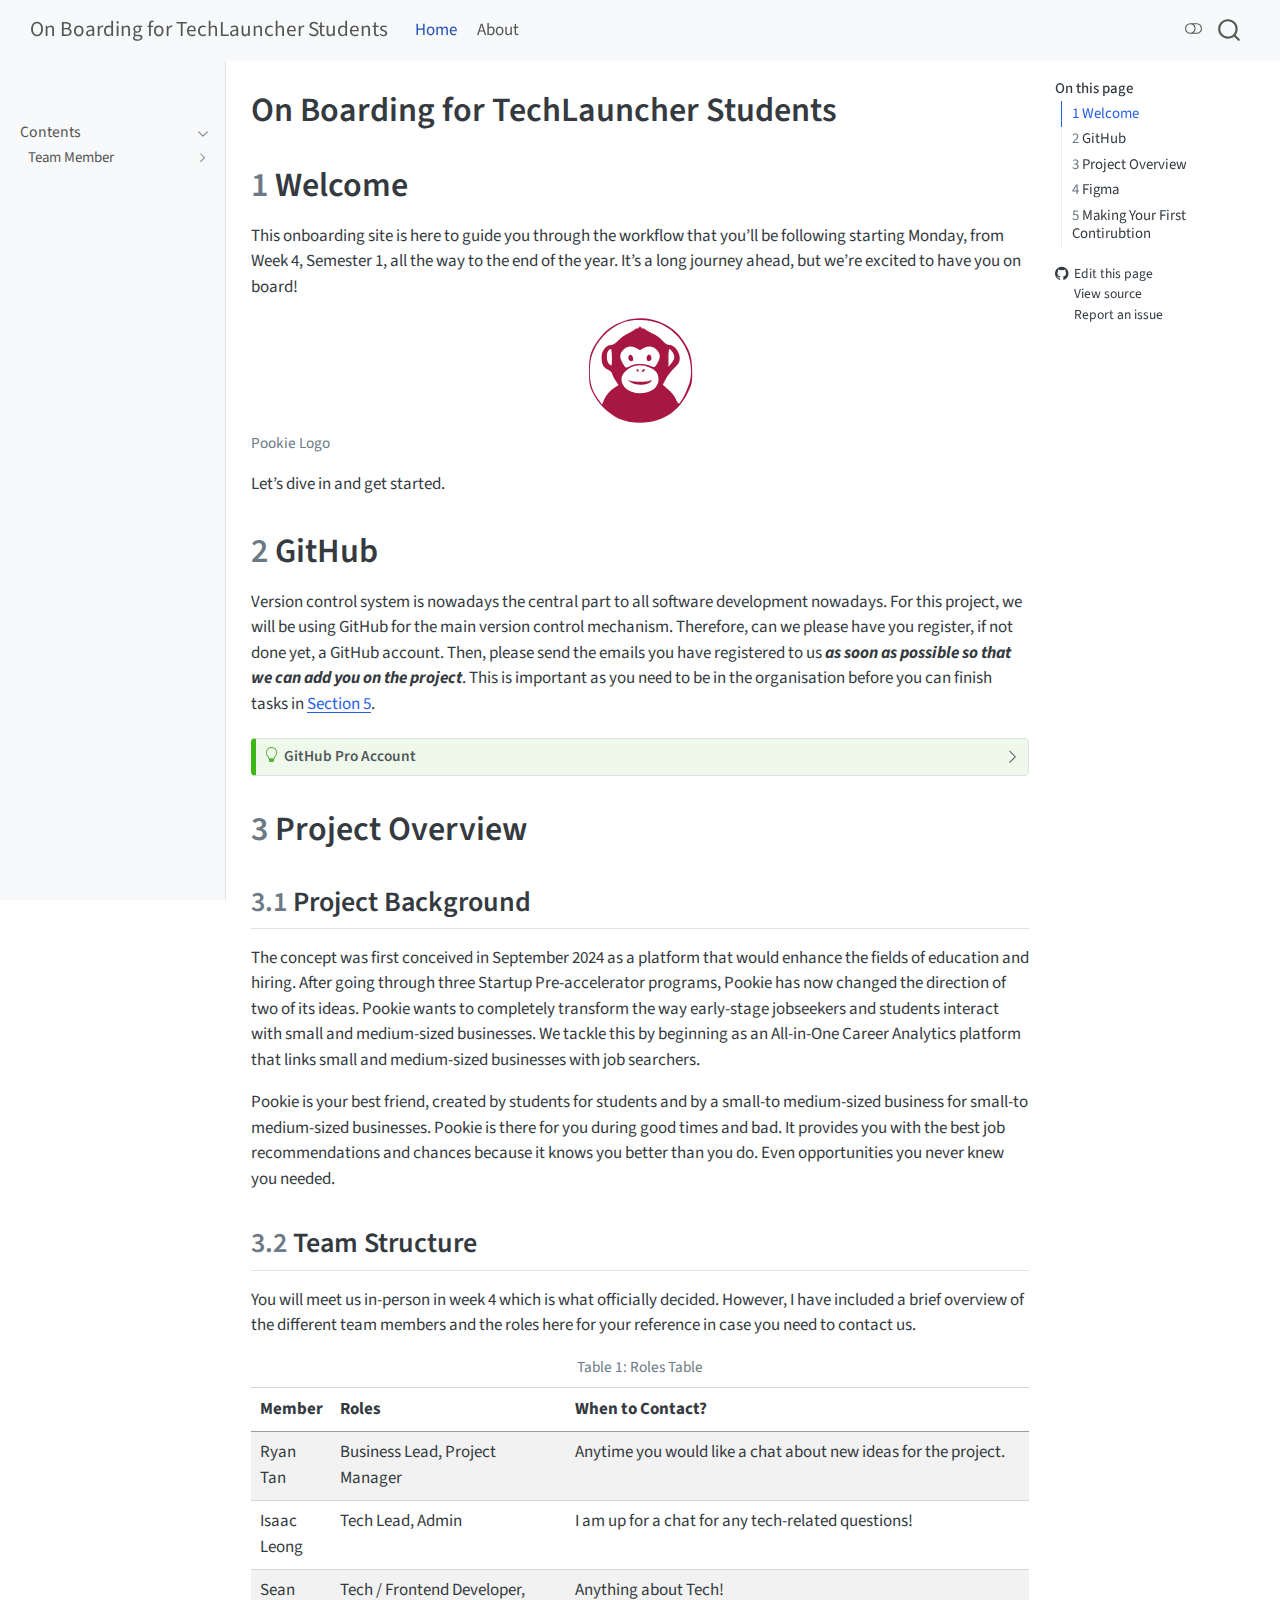
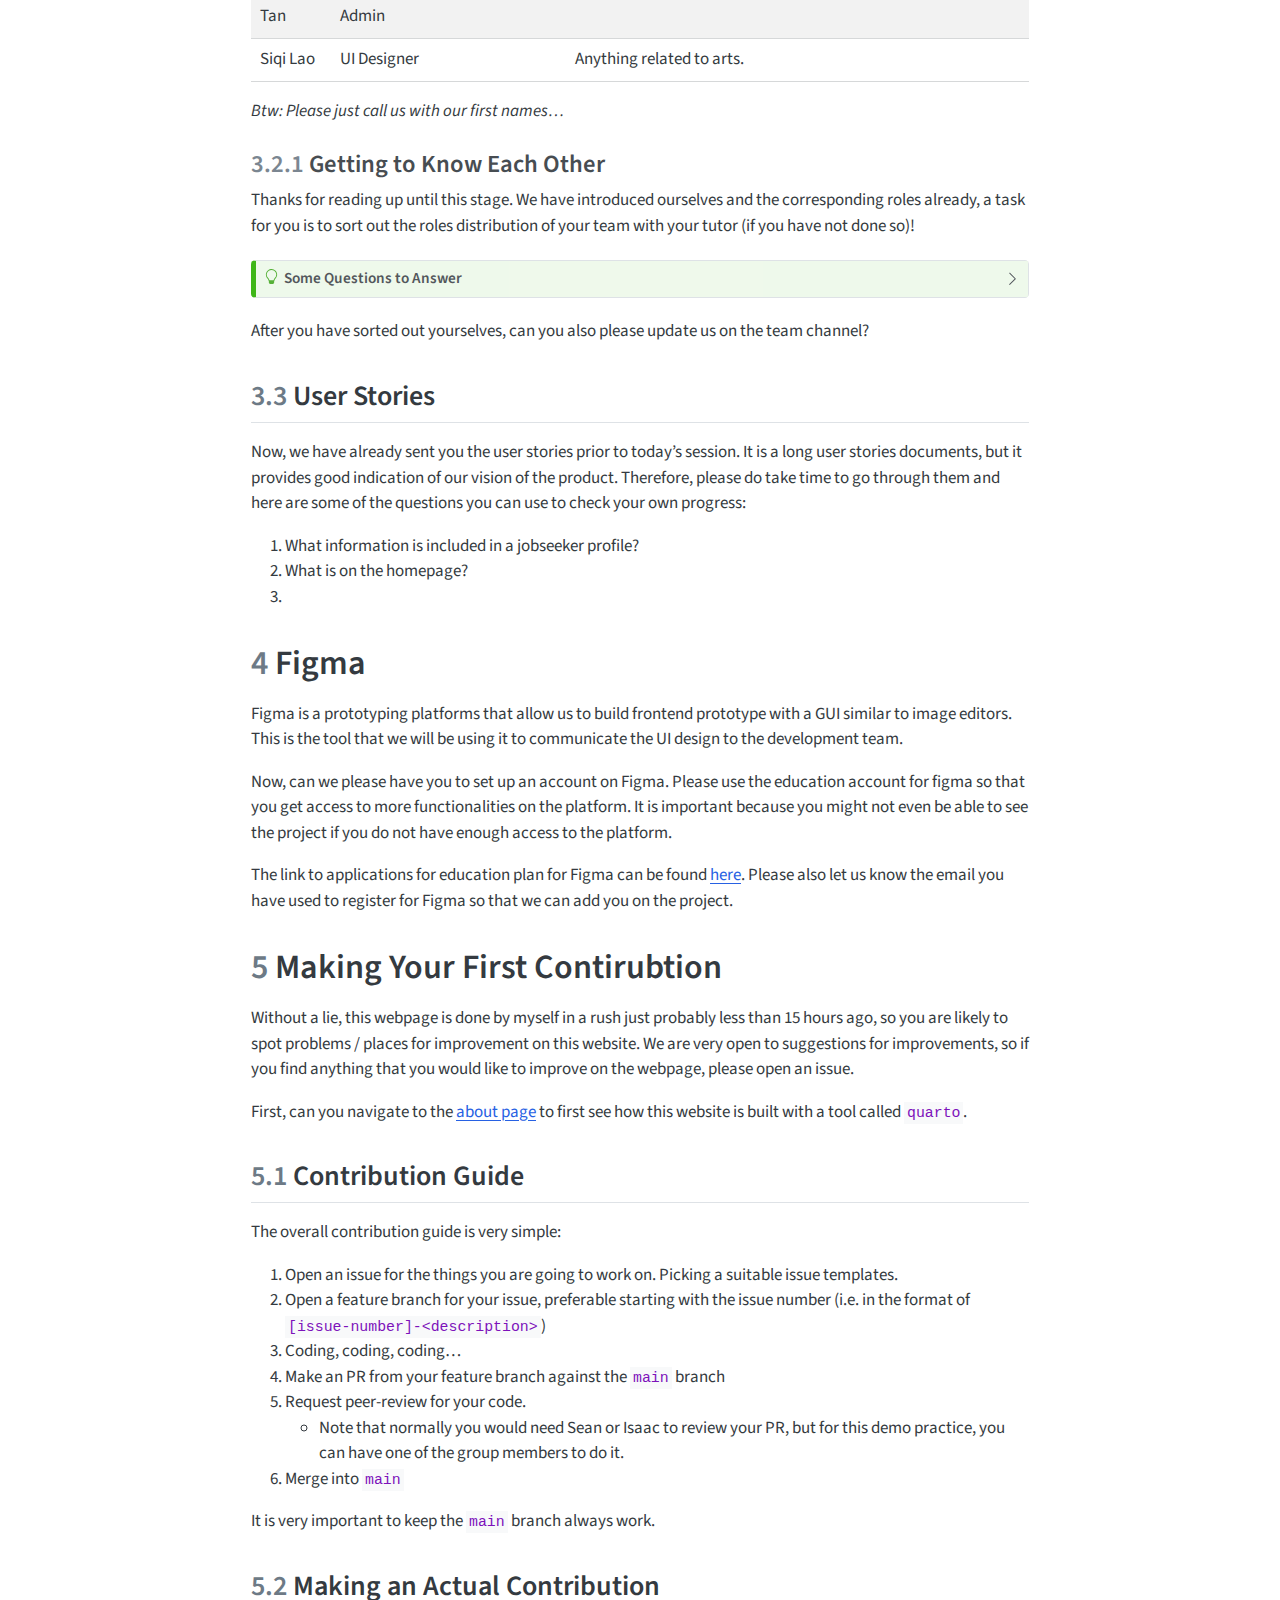
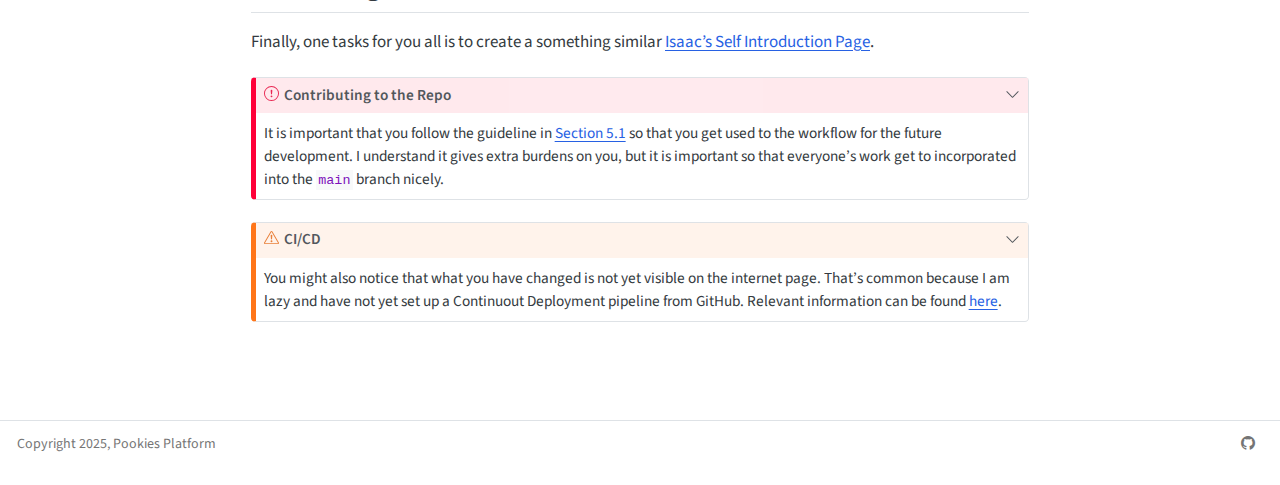
==== index.html @ d964e917 "Built site for gh-pages" ====
<!DOCTYPE html>
<html xmlns="http://www.w3.org/1999/xhtml" lang="en" xml:lang="en"><head>

<meta charset="utf-8">
<meta name="generator" content="quarto-1.6.40">

<meta name="viewport" content="width=device-width, initial-scale=1.0, user-scalable=yes">


<title>On Boarding for TechLauncher Students</title>
<style>
code{white-space: pre-wrap;}
span.smallcaps{font-variant: small-caps;}
div.columns{display: flex; gap: min(4vw, 1.5em);}
div.column{flex: auto; overflow-x: auto;}
div.hanging-indent{margin-left: 1.5em; text-indent: -1.5em;}
ul.task-list{list-style: none;}
ul.task-list li input[type="checkbox"] {
  width: 0.8em;
  margin: 0 0.8em 0.2em -1em; /* quarto-specific, see https://github.com/quarto-dev/quarto-cli/issues/4556 */ 
  vertical-align: middle;
}
</style>


<script src="site_libs/quarto-nav/quarto-nav.js"></script>
<script src="site_libs/quarto-nav/headroom.min.js"></script>
<script src="site_libs/clipboard/clipboard.min.js"></script>
<script src="site_libs/quarto-search/autocomplete.umd.js"></script>
<script src="site_libs/quarto-search/fuse.min.js"></script>
<script src="site_libs/quarto-search/quarto-search.js"></script>
<meta name="quarto:offset" content="./">
<script src="site_libs/quarto-html/quarto.js"></script>
<script src="site_libs/quarto-html/popper.min.js"></script>
<script src="site_libs/quarto-html/tippy.umd.min.js"></script>
<script src="site_libs/quarto-html/anchor.min.js"></script>
<link href="site_libs/quarto-html/tippy.css" rel="stylesheet">
<link href="site_libs/quarto-html/quarto-syntax-highlighting-549806ee2085284f45b00abea8c6df48.css" rel="stylesheet" class="quarto-color-scheme" id="quarto-text-highlighting-styles">
<link href="site_libs/quarto-html/quarto-syntax-highlighting-dark-8ea72dc5fed832574809a9c94082fbbb.css" rel="prefetch" class="quarto-color-scheme quarto-color-alternate" id="quarto-text-highlighting-styles">
<script src="site_libs/bootstrap/bootstrap.min.js"></script>
<link href="site_libs/bootstrap/bootstrap-icons.css" rel="stylesheet">
<link href="site_libs/bootstrap/bootstrap-1a941ba53de54fd32606c4de22292d93.min.css" rel="stylesheet" append-hash="true" class="quarto-color-scheme" id="quarto-bootstrap" data-mode="light">
<link href="site_libs/bootstrap/bootstrap-dark-3fc50e4ca44fed7f1d71d0ae0ac72807.min.css" rel="prefetch" append-hash="true" class="quarto-color-scheme quarto-color-alternate" id="quarto-bootstrap" data-mode="dark">
<script id="quarto-search-options" type="application/json">{
  "location": "navbar",
  "copy-button": false,
  "collapse-after": 3,
  "panel-placement": "end",
  "type": "overlay",
  "limit": 50,
  "keyboard-shortcut": [
    "f",
    "/",
    "s"
  ],
  "show-item-context": false,
  "language": {
    "search-no-results-text": "No results",
    "search-matching-documents-text": "matching documents",
    "search-copy-link-title": "Copy link to search",
    "search-hide-matches-text": "Hide additional matches",
    "search-more-match-text": "more match in this document",
    "search-more-matches-text": "more matches in this document",
    "search-clear-button-title": "Clear",
    "search-text-placeholder": "",
    "search-detached-cancel-button-title": "Cancel",
    "search-submit-button-title": "Submit",
    "search-label": "Search"
  }
}</script>
<style>html{ scroll-behavior: smooth; }</style>


<link rel="stylesheet" href="styles.css">
</head>

<body class="nav-sidebar docked nav-fixed">

<div id="quarto-search-results"></div>
  <header id="quarto-header" class="headroom fixed-top">
    <nav class="navbar navbar-expand-lg " data-bs-theme="dark">
      <div class="navbar-container container-fluid">
      <div class="navbar-brand-container mx-auto">
    <a class="navbar-brand" href="./index.html">
    <span class="navbar-title">On Boarding for TechLauncher Students</span>
    </a>
  </div>
            <div id="quarto-search" class="" title="Search"></div>
          <button class="navbar-toggler" type="button" data-bs-toggle="collapse" data-bs-target="#navbarCollapse" aria-controls="navbarCollapse" role="menu" aria-expanded="false" aria-label="Toggle navigation" onclick="if (window.quartoToggleHeadroom) { window.quartoToggleHeadroom(); }">
  <span class="navbar-toggler-icon"></span>
</button>
          <div class="collapse navbar-collapse" id="navbarCollapse">
            <ul class="navbar-nav navbar-nav-scroll me-auto">
  <li class="nav-item">
    <a class="nav-link active" href="./index.html" aria-current="page"> 
<span class="menu-text">Home</span></a>
  </li>  
  <li class="nav-item">
    <a class="nav-link" href="./about.html"> 
<span class="menu-text">About</span></a>
  </li>  
</ul>
          </div> <!-- /navcollapse -->
            <div class="quarto-navbar-tools">
  <a href="" class="quarto-color-scheme-toggle quarto-navigation-tool  px-1" onclick="window.quartoToggleColorScheme(); return false;" title="Toggle dark mode"><i class="bi"></i></a>
</div>
      </div> <!-- /container-fluid -->
    </nav>
  <nav class="quarto-secondary-nav">
    <div class="container-fluid d-flex">
      <button type="button" class="quarto-btn-toggle btn" data-bs-toggle="collapse" role="button" data-bs-target=".quarto-sidebar-collapse-item" aria-controls="quarto-sidebar" aria-expanded="false" aria-label="Toggle sidebar navigation" onclick="if (window.quartoToggleHeadroom) { window.quartoToggleHeadroom(); }">
        <i class="bi bi-layout-text-sidebar-reverse"></i>
      </button>
        <nav class="quarto-page-breadcrumbs" aria-label="breadcrumb"><ol class="breadcrumb"><li class="breadcrumb-item">On Boarding for TechLauncher Students</li></ol></nav>
        <a class="flex-grow-1" role="navigation" data-bs-toggle="collapse" data-bs-target=".quarto-sidebar-collapse-item" aria-controls="quarto-sidebar" aria-expanded="false" aria-label="Toggle sidebar navigation" onclick="if (window.quartoToggleHeadroom) { window.quartoToggleHeadroom(); }">      
        </a>
      <button type="button" class="btn quarto-search-button" aria-label="Search" onclick="window.quartoOpenSearch();">
        <i class="bi bi-search"></i>
      </button>
    </div>
  </nav>
</header>
<!-- content -->
<div id="quarto-content" class="quarto-container page-columns page-rows-contents page-layout-article page-navbar">
<!-- sidebar -->
  <nav id="quarto-sidebar" class="sidebar collapse collapse-horizontal quarto-sidebar-collapse-item sidebar-navigation docked overflow-auto">
        <div class="mt-2 flex-shrink-0 align-items-center">
        <div class="sidebar-search">
        <div id="quarto-search" class="" title="Search"></div>
        </div>
        </div>
    <div class="sidebar-menu-container"> 
    <ul class="list-unstyled mt-1">
        <li class="sidebar-item sidebar-item-section">
      <div class="sidebar-item-container"> 
            <a class="sidebar-item-text sidebar-link text-start" data-bs-toggle="collapse" data-bs-target="#quarto-sidebar-section-1" role="navigation" aria-expanded="true">
 <span class="menu-text">Contents</span></a>
          <a class="sidebar-item-toggle text-start" data-bs-toggle="collapse" data-bs-target="#quarto-sidebar-section-1" role="navigation" aria-expanded="true" aria-label="Toggle section">
            <i class="bi bi-chevron-right ms-2"></i>
          </a> 
      </div>
      <ul id="quarto-sidebar-section-1" class="collapse list-unstyled sidebar-section depth1 show">  
          <li class="sidebar-item sidebar-item-section">
      <div class="sidebar-item-container"> 
            <a class="sidebar-item-text sidebar-link text-start collapsed" data-bs-toggle="collapse" data-bs-target="#quarto-sidebar-section-2" role="navigation" aria-expanded="false">
 <span class="menu-text">Team Member</span></a>
          <a class="sidebar-item-toggle text-start collapsed" data-bs-toggle="collapse" data-bs-target="#quarto-sidebar-section-2" role="navigation" aria-expanded="false" aria-label="Toggle section">
            <i class="bi bi-chevron-right ms-2"></i>
          </a> 
      </div>
      <ul id="quarto-sidebar-section-2" class="collapse list-unstyled sidebar-section depth2 ">  
          <li class="sidebar-item">
  <div class="sidebar-item-container"> 
  <a href="./contents/team-member/issac-leong.html" class="sidebar-item-text sidebar-link">
 <span class="menu-text">A bit About Me - Isaac Leong</span></a>
  </div>
</li>
      </ul>
  </li>
      </ul>
  </li>
    </ul>
    </div>
</nav>
<div id="quarto-sidebar-glass" class="quarto-sidebar-collapse-item" data-bs-toggle="collapse" data-bs-target=".quarto-sidebar-collapse-item"></div>
<!-- margin-sidebar -->
    <div id="quarto-margin-sidebar" class="sidebar margin-sidebar">
        <nav id="TOC" role="doc-toc" class="toc-active">
    <h2 id="toc-title">On this page</h2>
   
  <ul>
  <li><a href="#sec-welcome" id="toc-sec-welcome" class="nav-link active" data-scroll-target="#sec-welcome"><span class="header-section-number">1</span> Welcome</a></li>
  <li><a href="#sec-github" id="toc-sec-github" class="nav-link" data-scroll-target="#sec-github"><span class="header-section-number">2</span> GitHub</a></li>
  <li><a href="#sec-project-overview" id="toc-sec-project-overview" class="nav-link" data-scroll-target="#sec-project-overview"><span class="header-section-number">3</span> Project Overview</a>
  <ul class="collapse">
  <li><a href="#project-background" id="toc-project-background" class="nav-link" data-scroll-target="#project-background"><span class="header-section-number">3.1</span> Project Background</a></li>
  <li><a href="#team-structure" id="toc-team-structure" class="nav-link" data-scroll-target="#team-structure"><span class="header-section-number">3.2</span> Team Structure</a>
  <ul class="collapse">
  <li><a href="#getting-to-know-each-other" id="toc-getting-to-know-each-other" class="nav-link" data-scroll-target="#getting-to-know-each-other"><span class="header-section-number">3.2.1</span> Getting to Know Each Other</a></li>
  </ul></li>
  <li><a href="#user-stories" id="toc-user-stories" class="nav-link" data-scroll-target="#user-stories"><span class="header-section-number">3.3</span> User Stories</a></li>
  </ul></li>
  <li><a href="#sec-figma" id="toc-sec-figma" class="nav-link" data-scroll-target="#sec-figma"><span class="header-section-number">4</span> Figma</a></li>
  <li><a href="#sec-first-contrib" id="toc-sec-first-contrib" class="nav-link" data-scroll-target="#sec-first-contrib"><span class="header-section-number">5</span> Making Your First Contirubtion</a>
  <ul class="collapse">
  <li><a href="#sec-contrib-guide" id="toc-sec-contrib-guide" class="nav-link" data-scroll-target="#sec-contrib-guide"><span class="header-section-number">5.1</span> Contribution Guide</a></li>
  <li><a href="#making-an-actual-contribution" id="toc-making-an-actual-contribution" class="nav-link" data-scroll-target="#making-an-actual-contribution"><span class="header-section-number">5.2</span> Making an Actual Contribution</a></li>
  </ul></li>
  </ul>
<div class="toc-actions"><ul><li><a href="https://github.com/Isaac7777-cpu/comp3425-data-mining-notes/edit/master/on-boarding/index.qmd" class="toc-action"><i class="bi bi-github"></i>Edit this page</a></li><li><a href="https://github.com/Isaac7777-cpu/comp3425-data-mining-notes/blob/master/on-boarding/index.qmd" class="toc-action"><i class="bi empty"></i>View source</a></li><li><a href="https://github.com/Isaac7777-cpu/comp3425-data-mining-notes/issues/new" class="toc-action"><i class="bi empty"></i>Report an issue</a></li></ul></div></nav>
    </div>
<!-- main -->
<main class="content" id="quarto-document-content">

<header id="title-block-header" class="quarto-title-block default">
<div class="quarto-title">
<h1 class="title">On Boarding for TechLauncher Students</h1>
</div>



<div class="quarto-title-meta">

    
  
    
  </div>
  


</header>


<section id="sec-welcome" class="level1" data-number="1">
<h1 data-number="1"><span class="header-section-number">1</span> Welcome</h1>
<p>This onboarding site is here to guide you through the workflow that you’ll be following starting Monday, from Week 4, Semester 1, all the way to the end of the year. It’s a long journey ahead, but we’re excited to have you on board!</p>
<div class="quarto-figure quarto-figure-center">
<figure class="figure">
<p><img src="pookie-logo-default.svg" class="img-fluid figure-img"></p>
<figcaption>Pookie Logo</figcaption>
</figure>
</div>
<p>Let’s dive in and get started.</p>
</section>
<section id="sec-github" class="level1" data-number="2">
<h1 data-number="2"><span class="header-section-number">2</span> GitHub</h1>
<p>Version control system is nowadays the central part to all software development nowadays. For this project, we will be using GitHub for the main version control mechanism. Therefore, can we please have you register, if not done yet, a GitHub account. Then, please send the emails you have registered to us <strong><em>as soon as possible so that we can add you on the project</em></strong>. This is important as you need to be in the organisation before you can finish tasks in <a href="#sec-first-contrib" class="quarto-xref">Section&nbsp;5</a>.</p>
<div class="callout callout-style-default callout-tip callout-titled" title="GitHub Pro Account">
<div class="callout-header d-flex align-content-center" data-bs-toggle="collapse" data-bs-target=".callout-1-contents" aria-controls="callout-1" aria-expanded="false" aria-label="Toggle callout">
<div class="callout-icon-container">
<i class="callout-icon"></i>
</div>
<div class="callout-title-container flex-fill">
GitHub Pro Account
</div>
<div class="callout-btn-toggle d-inline-block border-0 py-1 ps-1 pe-0 float-end"><i class="callout-toggle"></i></div>
</div>
<div id="callout-1" class="callout-1-contents callout-collapse collapse">
<div class="callout-body-container callout-body">
<p>As an ANU student you are legible for getting a GitHub Pro account, make sure you get that benefits and don’t fall in the trap of opening another account (which I did). You can use your existing account to get the benefits.</p>
</div>
</div>
</div>
</section>
<section id="sec-project-overview" class="level1" data-number="3">
<h1 data-number="3"><span class="header-section-number">3</span> Project Overview</h1>
<section id="project-background" class="level2" data-number="3.1">
<h2 data-number="3.1" class="anchored" data-anchor-id="project-background"><span class="header-section-number">3.1</span> Project Background</h2>
<p>The concept was first conceived in September 2024 as a platform that would enhance the fields of education and hiring. After going through three Startup Pre-accelerator programs, Pookie has now changed the direction of two of its ideas. Pookie wants to completely transform the way early-stage jobseekers and students interact with small and medium-sized businesses. We tackle this by beginning as an All-in-One Career Analytics platform that links small and medium-sized businesses with job searchers.</p>
<p>Pookie is your best friend, created by students for students and by a small-to medium-sized business for small-to medium-sized businesses. Pookie is there for you during good times and bad. It provides you with the best job recommendations and chances because it knows you better than you do. Even opportunities you never knew you needed.</p>
</section>
<section id="team-structure" class="level2" data-number="3.2">
<h2 data-number="3.2" class="anchored" data-anchor-id="team-structure"><span class="header-section-number">3.2</span> Team Structure</h2>
<p>You will meet us in-person in week 4 which is what officially decided. However, I have included a brief overview of the different team members and the roles here for your reference in case you need to contact us.</p>
<div id="tbl-member-role" class="hover striped quarto-float quarto-figure quarto-figure-center anchored">
<figure class="quarto-float quarto-float-tbl figure">
<figcaption class="quarto-float-caption-top quarto-float-caption quarto-float-tbl" id="tbl-member-role-caption-0ceaefa1-69ba-4598-a22c-09a6ac19f8ca">
Table&nbsp;1: Roles Table
</figcaption>
<div aria-describedby="tbl-member-role-caption-0ceaefa1-69ba-4598-a22c-09a6ac19f8ca">
<table class="table-hover table-striped caption-top table">
<colgroup>
<col style="width: 10%">
<col style="width: 30%">
<col style="width: 59%">
</colgroup>
<thead>
<tr class="header">
<th style="text-align: left;">Member</th>
<th style="text-align: left;">Roles</th>
<th style="text-align: left;">When to Contact?</th>
</tr>
</thead>
<tbody>
<tr class="odd">
<td style="text-align: left;">Ryan Tan</td>
<td style="text-align: left;">Business Lead, Project Manager</td>
<td style="text-align: left;">Anytime you would like a chat about new ideas for the project.</td>
</tr>
<tr class="even">
<td style="text-align: left;">Isaac Leong</td>
<td style="text-align: left;">Tech Lead, Admin</td>
<td style="text-align: left;">I am up for a chat for any tech-related questions!</td>
</tr>
<tr class="odd">
<td style="text-align: left;">Sean Tan</td>
<td style="text-align: left;">Tech / Frontend Developer, Admin</td>
<td style="text-align: left;">Anything about Tech!</td>
</tr>
<tr class="even">
<td style="text-align: left;">Siqi Lao</td>
<td style="text-align: left;">UI Designer</td>
<td style="text-align: left;">Anything related to arts.</td>
</tr>
</tbody>
</table>
</div>
</figure>
</div>
<p><em>Btw: Please just call us with our first names…</em></p>
<section id="getting-to-know-each-other" class="level3" data-number="3.2.1">
<h3 data-number="3.2.1" class="anchored" data-anchor-id="getting-to-know-each-other"><span class="header-section-number">3.2.1</span> Getting to Know Each Other</h3>
<p>Thanks for reading up until this stage. We have introduced ourselves and the corresponding roles already, a task for you is to sort out the roles distribution of your team with your tutor (if you have not done so)!</p>
<div class="callout callout-style-default callout-tip callout-titled" title="Some Questions to Answer">
<div class="callout-header d-flex align-content-center" data-bs-toggle="collapse" data-bs-target=".callout-2-contents" aria-controls="callout-2" aria-expanded="false" aria-label="Toggle callout">
<div class="callout-icon-container">
<i class="callout-icon"></i>
</div>
<div class="callout-title-container flex-fill">
Some Questions to Answer
</div>
<div class="callout-btn-toggle d-inline-block border-0 py-1 ps-1 pe-0 float-end"><i class="callout-toggle"></i></div>
</div>
<div id="callout-2" class="callout-2-contents callout-collapse collapse">
<div class="callout-body-container callout-body">
<ul>
<li>Is there a fixed role for everyone?</li>
<li>Or would the roles be changing throughout the year?</li>
<li>Any strong preference for a particular role?</li>
<li>What are you good at / know of in terms of web dev?</li>
</ul>
</div>
</div>
</div>
<p>After you have sorted out yourselves, can you also please update us on the team channel?</p>
</section>
</section>
<section id="user-stories" class="level2" data-number="3.3">
<h2 data-number="3.3" class="anchored" data-anchor-id="user-stories"><span class="header-section-number">3.3</span> User Stories</h2>
<p>Now, we have already sent you the user stories prior to today’s session. It is a long user stories documents, but it provides good indication of our vision of the product. Therefore, please do take time to go through them and here are some of the questions you can use to check your own progress:</p>
<ol type="1">
<li>What information is included in a jobseeker profile?</li>
<li>What is on the homepage?</li>
<li></li>
</ol>
</section>
</section>
<section id="sec-figma" class="level1" data-number="4">
<h1 data-number="4"><span class="header-section-number">4</span> Figma</h1>
<p>Figma is a prototyping platforms that allow us to build frontend prototype with a GUI similar to image editors. This is the tool that we will be using it to communicate the UI design to the development team.</p>
<p>Now, can we please have you to set up an account on Figma. Please use the education account for figma so that you get access to more functionalities on the platform. It is important because you might not even be able to see the project if you do not have enough access to the platform.</p>
<p>The link to applications for education plan for Figma can be found <a href="https://www.figma.com/education/">here</a>. Please also let us know the email you have used to register for Figma so that we can add you on the project.</p>
</section>
<section id="sec-first-contrib" class="level1" data-number="5">
<h1 data-number="5"><span class="header-section-number">5</span> Making Your First Contirubtion</h1>
<p>Without a lie, this webpage is done by myself in a rush just probably less than 15 hours ago, so you are likely to spot problems / places for improvement on this website. We are very open to suggestions for improvements, so if you find anything that you would like to improve on the webpage, please open an issue.</p>
<p>First, can you navigate to the <a href="./about.html">about page</a> to first see how this website is built with a tool called <code>quarto</code>.</p>
<section id="sec-contrib-guide" class="level2" data-number="5.1">
<h2 data-number="5.1" class="anchored" data-anchor-id="sec-contrib-guide"><span class="header-section-number">5.1</span> Contribution Guide</h2>
<p>The overall contribution guide is very simple:</p>
<ol type="1">
<li>Open an issue for the things you are going to work on. Picking a suitable issue templates.</li>
<li>Open a feature branch for your issue, preferable starting with the issue number (i.e.&nbsp;in the format of <code>[issue-number]-&lt;description&gt;</code>)</li>
<li>Coding, coding, coding…</li>
<li>Make an PR from your feature branch against the <code>main</code> branch</li>
<li>Request peer-review for your code.
<ul>
<li>Note that normally you would need Sean or Isaac to review your PR, but for this demo practice, you can have one of the group members to do it.</li>
</ul></li>
<li>Merge into <code>main</code></li>
</ol>
<p>It is very important to keep the <code>main</code> branch always work.</p>
</section>
<section id="making-an-actual-contribution" class="level2" data-number="5.2">
<h2 data-number="5.2" class="anchored" data-anchor-id="making-an-actual-contribution"><span class="header-section-number">5.2</span> Making an Actual Contribution</h2>
<p>Finally, one tasks for you all is to create a something similar <a href="./contents/team-member/issac-leong.html">Isaac’s Self Introduction Page</a>.</p>
<div class="callout callout-style-default callout-important callout-titled" title="Contributing to the Repo">
<div class="callout-header d-flex align-content-center" data-bs-toggle="collapse" data-bs-target=".callout-3-contents" aria-controls="callout-3" aria-expanded="true" aria-label="Toggle callout">
<div class="callout-icon-container">
<i class="callout-icon"></i>
</div>
<div class="callout-title-container flex-fill">
Contributing to the Repo
</div>
<div class="callout-btn-toggle d-inline-block border-0 py-1 ps-1 pe-0 float-end"><i class="callout-toggle"></i></div>
</div>
<div id="callout-3" class="callout-3-contents callout-collapse collapse show">
<div class="callout-body-container callout-body">
<p>It is important that you follow the guideline in <a href="#sec-contrib-guide" class="quarto-xref">Section&nbsp;5.1</a> so that you get used to the workflow for the future development. I understand it gives extra burdens on you, but it is important so that everyone’s work get to incorporated into the <code>main</code> branch nicely.</p>
</div>
</div>
</div>
<div class="callout callout-style-default callout-warning callout-titled" title="CI/CD">
<div class="callout-header d-flex align-content-center" data-bs-toggle="collapse" data-bs-target=".callout-4-contents" aria-controls="callout-4" aria-expanded="true" aria-label="Toggle callout">
<div class="callout-icon-container">
<i class="callout-icon"></i>
</div>
<div class="callout-title-container flex-fill">
CI/CD
</div>
<div class="callout-btn-toggle d-inline-block border-0 py-1 ps-1 pe-0 float-end"><i class="callout-toggle"></i></div>
</div>
<div id="callout-4" class="callout-4-contents callout-collapse collapse show">
<div class="callout-body-container callout-body">
<p>You might also notice that what you have changed is not yet visible on the internet page. That’s common because I am lazy and have not yet set up a Continuout Deployment pipeline from GitHub. Relevant information can be found <a href="https://quarto.org/docs/websites/#workflow">here</a>.</p>
</div>
</div>
</div>


</section>
</section>

</main> <!-- /main -->
<script id="quarto-html-after-body" type="application/javascript">
window.document.addEventListener("DOMContentLoaded", function (event) {
  const toggleBodyColorMode = (bsSheetEl) => {
    const mode = bsSheetEl.getAttribute("data-mode");
    const bodyEl = window.document.querySelector("body");
    if (mode === "dark") {
      bodyEl.classList.add("quarto-dark");
      bodyEl.classList.remove("quarto-light");
    } else {
      bodyEl.classList.add("quarto-light");
      bodyEl.classList.remove("quarto-dark");
    }
  }
  const toggleBodyColorPrimary = () => {
    const bsSheetEl = window.document.querySelector("link#quarto-bootstrap");
    if (bsSheetEl) {
      toggleBodyColorMode(bsSheetEl);
    }
  }
  toggleBodyColorPrimary();  
  const disableStylesheet = (stylesheets) => {
    for (let i=0; i < stylesheets.length; i++) {
      const stylesheet = stylesheets[i];
      stylesheet.rel = 'prefetch';
    }
  }
  const enableStylesheet = (stylesheets) => {
    for (let i=0; i < stylesheets.length; i++) {
      const stylesheet = stylesheets[i];
      stylesheet.rel = 'stylesheet';
    }
  }
  const manageTransitions = (selector, allowTransitions) => {
    const els = window.document.querySelectorAll(selector);
    for (let i=0; i < els.length; i++) {
      const el = els[i];
      if (allowTransitions) {
        el.classList.remove('notransition');
      } else {
        el.classList.add('notransition');
      }
    }
  }
  const toggleGiscusIfUsed = (isAlternate, darkModeDefault) => {
    const baseTheme = document.querySelector('#giscus-base-theme')?.value ?? 'light';
    const alternateTheme = document.querySelector('#giscus-alt-theme')?.value ?? 'dark';
    let newTheme = '';
    if(darkModeDefault) {
      newTheme = isAlternate ? baseTheme : alternateTheme;
    } else {
      newTheme = isAlternate ? alternateTheme : baseTheme;
    }
    const changeGiscusTheme = () => {
      // From: https://github.com/giscus/giscus/issues/336
      const sendMessage = (message) => {
        const iframe = document.querySelector('iframe.giscus-frame');
        if (!iframe) return;
        iframe.contentWindow.postMessage({ giscus: message }, 'https://giscus.app');
      }
      sendMessage({
        setConfig: {
          theme: newTheme
        }
      });
    }
    const isGiscussLoaded = window.document.querySelector('iframe.giscus-frame') !== null;
    if (isGiscussLoaded) {
      changeGiscusTheme();
    }
  }
  const toggleColorMode = (alternate) => {
    // Switch the stylesheets
    const alternateStylesheets = window.document.querySelectorAll('link.quarto-color-scheme.quarto-color-alternate');
    manageTransitions('#quarto-margin-sidebar .nav-link', false);
    if (alternate) {
      enableStylesheet(alternateStylesheets);
      for (const sheetNode of alternateStylesheets) {
        if (sheetNode.id === "quarto-bootstrap") {
          toggleBodyColorMode(sheetNode);
        }
      }
    } else {
      disableStylesheet(alternateStylesheets);
      toggleBodyColorPrimary();
    }
    manageTransitions('#quarto-margin-sidebar .nav-link', true);
    // Switch the toggles
    const toggles = window.document.querySelectorAll('.quarto-color-scheme-toggle');
    for (let i=0; i < toggles.length; i++) {
      const toggle = toggles[i];
      if (toggle) {
        if (alternate) {
          toggle.classList.add("alternate");     
        } else {
          toggle.classList.remove("alternate");
        }
      }
    }
    // Hack to workaround the fact that safari doesn't
    // properly recolor the scrollbar when toggling (#1455)
    if (navigator.userAgent.indexOf('Safari') > 0 && navigator.userAgent.indexOf('Chrome') == -1) {
      manageTransitions("body", false);
      window.scrollTo(0, 1);
      setTimeout(() => {
        window.scrollTo(0, 0);
        manageTransitions("body", true);
      }, 40);  
    }
  }
  const isFileUrl = () => { 
    return window.location.protocol === 'file:';
  }
  const hasAlternateSentinel = () => {  
    let styleSentinel = getColorSchemeSentinel();
    if (styleSentinel !== null) {
      return styleSentinel === "alternate";
    } else {
      return false;
    }
  }
  const setStyleSentinel = (alternate) => {
    const value = alternate ? "alternate" : "default";
    if (!isFileUrl()) {
      window.localStorage.setItem("quarto-color-scheme", value);
    } else {
      localAlternateSentinel = value;
    }
  }
  const getColorSchemeSentinel = () => {
    if (!isFileUrl()) {
      const storageValue = window.localStorage.getItem("quarto-color-scheme");
      return storageValue != null ? storageValue : localAlternateSentinel;
    } else {
      return localAlternateSentinel;
    }
  }
  const darkModeDefault = false;
  let localAlternateSentinel = darkModeDefault ? 'alternate' : 'default';
  // Dark / light mode switch
  window.quartoToggleColorScheme = () => {
    // Read the current dark / light value 
    let toAlternate = !hasAlternateSentinel();
    toggleColorMode(toAlternate);
    setStyleSentinel(toAlternate);
    toggleGiscusIfUsed(toAlternate, darkModeDefault);
  };
  // Ensure there is a toggle, if there isn't float one in the top right
  if (window.document.querySelector('.quarto-color-scheme-toggle') === null) {
    const a = window.document.createElement('a');
    a.classList.add('top-right');
    a.classList.add('quarto-color-scheme-toggle');
    a.href = "";
    a.onclick = function() { try { window.quartoToggleColorScheme(); } catch {} return false; };
    const i = window.document.createElement("i");
    i.classList.add('bi');
    a.appendChild(i);
    window.document.body.appendChild(a);
  }
  // Switch to dark mode if need be
  if (hasAlternateSentinel()) {
    toggleColorMode(true);
  } else {
    toggleColorMode(false);
  }
  const icon = "";
  const anchorJS = new window.AnchorJS();
  anchorJS.options = {
    placement: 'right',
    icon: icon
  };
  anchorJS.add('.anchored');
  const isCodeAnnotation = (el) => {
    for (const clz of el.classList) {
      if (clz.startsWith('code-annotation-')) {                     
        return true;
      }
    }
    return false;
  }
  const onCopySuccess = function(e) {
    // button target
    const button = e.trigger;
    // don't keep focus
    button.blur();
    // flash "checked"
    button.classList.add('code-copy-button-checked');
    var currentTitle = button.getAttribute("title");
    button.setAttribute("title", "Copied!");
    let tooltip;
    if (window.bootstrap) {
      button.setAttribute("data-bs-toggle", "tooltip");
      button.setAttribute("data-bs-placement", "left");
      button.setAttribute("data-bs-title", "Copied!");
      tooltip = new bootstrap.Tooltip(button, 
        { trigger: "manual", 
          customClass: "code-copy-button-tooltip",
          offset: [0, -8]});
      tooltip.show();    
    }
    setTimeout(function() {
      if (tooltip) {
        tooltip.hide();
        button.removeAttribute("data-bs-title");
        button.removeAttribute("data-bs-toggle");
        button.removeAttribute("data-bs-placement");
      }
      button.setAttribute("title", currentTitle);
      button.classList.remove('code-copy-button-checked');
    }, 1000);
    // clear code selection
    e.clearSelection();
  }
  const getTextToCopy = function(trigger) {
      const codeEl = trigger.previousElementSibling.cloneNode(true);
      for (const childEl of codeEl.children) {
        if (isCodeAnnotation(childEl)) {
          childEl.remove();
        }
      }
      return codeEl.innerText;
  }
  const clipboard = new window.ClipboardJS('.code-copy-button:not([data-in-quarto-modal])', {
    text: getTextToCopy
  });
  clipboard.on('success', onCopySuccess);
  if (window.document.getElementById('quarto-embedded-source-code-modal')) {
    const clipboardModal = new window.ClipboardJS('.code-copy-button[data-in-quarto-modal]', {
      text: getTextToCopy,
      container: window.document.getElementById('quarto-embedded-source-code-modal')
    });
    clipboardModal.on('success', onCopySuccess);
  }
    var localhostRegex = new RegExp(/^(?:http|https):\/\/localhost\:?[0-9]*\//);
    var mailtoRegex = new RegExp(/^mailto:/);
      var filterRegex = new RegExp("https:\/\/pookie-platform\.github\.io\/on-boarding-demo\/");
    var isInternal = (href) => {
        return filterRegex.test(href) || localhostRegex.test(href) || mailtoRegex.test(href);
    }
    // Inspect non-navigation links and adorn them if external
 	var links = window.document.querySelectorAll('a[href]:not(.nav-link):not(.navbar-brand):not(.toc-action):not(.sidebar-link):not(.sidebar-item-toggle):not(.pagination-link):not(.no-external):not([aria-hidden]):not(.dropdown-item):not(.quarto-navigation-tool):not(.about-link)');
    for (var i=0; i<links.length; i++) {
      const link = links[i];
      if (!isInternal(link.href)) {
        // undo the damage that might have been done by quarto-nav.js in the case of
        // links that we want to consider external
        if (link.dataset.originalHref !== undefined) {
          link.href = link.dataset.originalHref;
        }
      }
    }
  function tippyHover(el, contentFn, onTriggerFn, onUntriggerFn) {
    const config = {
      allowHTML: true,
      maxWidth: 500,
      delay: 100,
      arrow: false,
      appendTo: function(el) {
          return el.parentElement;
      },
      interactive: true,
      interactiveBorder: 10,
      theme: 'quarto',
      placement: 'bottom-start',
    };
    if (contentFn) {
      config.content = contentFn;
    }
    if (onTriggerFn) {
      config.onTrigger = onTriggerFn;
    }
    if (onUntriggerFn) {
      config.onUntrigger = onUntriggerFn;
    }
    window.tippy(el, config); 
  }
  const noterefs = window.document.querySelectorAll('a[role="doc-noteref"]');
  for (var i=0; i<noterefs.length; i++) {
    const ref = noterefs[i];
    tippyHover(ref, function() {
      // use id or data attribute instead here
      let href = ref.getAttribute('data-footnote-href') || ref.getAttribute('href');
      try { href = new URL(href).hash; } catch {}
      const id = href.replace(/^#\/?/, "");
      const note = window.document.getElementById(id);
      if (note) {
        return note.innerHTML;
      } else {
        return "";
      }
    });
  }
  const xrefs = window.document.querySelectorAll('a.quarto-xref');
  const processXRef = (id, note) => {
    // Strip column container classes
    const stripColumnClz = (el) => {
      el.classList.remove("page-full", "page-columns");
      if (el.children) {
        for (const child of el.children) {
          stripColumnClz(child);
        }
      }
    }
    stripColumnClz(note)
    if (id === null || id.startsWith('sec-')) {
      // Special case sections, only their first couple elements
      const container = document.createElement("div");
      if (note.children && note.children.length > 2) {
        container.appendChild(note.children[0].cloneNode(true));
        for (let i = 1; i < note.children.length; i++) {
          const child = note.children[i];
          if (child.tagName === "P" && child.innerText === "") {
            continue;
          } else {
            container.appendChild(child.cloneNode(true));
            break;
          }
        }
        if (window.Quarto?.typesetMath) {
          window.Quarto.typesetMath(container);
        }
        return container.innerHTML
      } else {
        if (window.Quarto?.typesetMath) {
          window.Quarto.typesetMath(note);
        }
        return note.innerHTML;
      }
    } else {
      // Remove any anchor links if they are present
      const anchorLink = note.querySelector('a.anchorjs-link');
      if (anchorLink) {
        anchorLink.remove();
      }
      if (window.Quarto?.typesetMath) {
        window.Quarto.typesetMath(note);
      }
      if (note.classList.contains("callout")) {
        return note.outerHTML;
      } else {
        return note.innerHTML;
      }
    }
  }
  for (var i=0; i<xrefs.length; i++) {
    const xref = xrefs[i];
    tippyHover(xref, undefined, function(instance) {
      instance.disable();
      let url = xref.getAttribute('href');
      let hash = undefined; 
      if (url.startsWith('#')) {
        hash = url;
      } else {
        try { hash = new URL(url).hash; } catch {}
      }
      if (hash) {
        const id = hash.replace(/^#\/?/, "");
        const note = window.document.getElementById(id);
        if (note !== null) {
          try {
            const html = processXRef(id, note.cloneNode(true));
            instance.setContent(html);
          } finally {
            instance.enable();
            instance.show();
          }
        } else {
          // See if we can fetch this
          fetch(url.split('#')[0])
          .then(res => res.text())
          .then(html => {
            const parser = new DOMParser();
            const htmlDoc = parser.parseFromString(html, "text/html");
            const note = htmlDoc.getElementById(id);
            if (note !== null) {
              const html = processXRef(id, note);
              instance.setContent(html);
            } 
          }).finally(() => {
            instance.enable();
            instance.show();
          });
        }
      } else {
        // See if we can fetch a full url (with no hash to target)
        // This is a special case and we should probably do some content thinning / targeting
        fetch(url)
        .then(res => res.text())
        .then(html => {
          const parser = new DOMParser();
          const htmlDoc = parser.parseFromString(html, "text/html");
          const note = htmlDoc.querySelector('main.content');
          if (note !== null) {
            // This should only happen for chapter cross references
            // (since there is no id in the URL)
            // remove the first header
            if (note.children.length > 0 && note.children[0].tagName === "HEADER") {
              note.children[0].remove();
            }
            const html = processXRef(null, note);
            instance.setContent(html);
          } 
        }).finally(() => {
          instance.enable();
          instance.show();
        });
      }
    }, function(instance) {
    });
  }
      let selectedAnnoteEl;
      const selectorForAnnotation = ( cell, annotation) => {
        let cellAttr = 'data-code-cell="' + cell + '"';
        let lineAttr = 'data-code-annotation="' +  annotation + '"';
        const selector = 'span[' + cellAttr + '][' + lineAttr + ']';
        return selector;
      }
      const selectCodeLines = (annoteEl) => {
        const doc = window.document;
        const targetCell = annoteEl.getAttribute("data-target-cell");
        const targetAnnotation = annoteEl.getAttribute("data-target-annotation");
        const annoteSpan = window.document.querySelector(selectorForAnnotation(targetCell, targetAnnotation));
        const lines = annoteSpan.getAttribute("data-code-lines").split(",");
        const lineIds = lines.map((line) => {
          return targetCell + "-" + line;
        })
        let top = null;
        let height = null;
        let parent = null;
        if (lineIds.length > 0) {
            //compute the position of the single el (top and bottom and make a div)
            const el = window.document.getElementById(lineIds[0]);
            top = el.offsetTop;
            height = el.offsetHeight;
            parent = el.parentElement.parentElement;
          if (lineIds.length > 1) {
            const lastEl = window.document.getElementById(lineIds[lineIds.length - 1]);
            const bottom = lastEl.offsetTop + lastEl.offsetHeight;
            height = bottom - top;
          }
          if (top !== null && height !== null && parent !== null) {
            // cook up a div (if necessary) and position it 
            let div = window.document.getElementById("code-annotation-line-highlight");
            if (div === null) {
              div = window.document.createElement("div");
              div.setAttribute("id", "code-annotation-line-highlight");
              div.style.position = 'absolute';
              parent.appendChild(div);
            }
            div.style.top = top - 2 + "px";
            div.style.height = height + 4 + "px";
            div.style.left = 0;
            let gutterDiv = window.document.getElementById("code-annotation-line-highlight-gutter");
            if (gutterDiv === null) {
              gutterDiv = window.document.createElement("div");
              gutterDiv.setAttribute("id", "code-annotation-line-highlight-gutter");
              gutterDiv.style.position = 'absolute';
              const codeCell = window.document.getElementById(targetCell);
              const gutter = codeCell.querySelector('.code-annotation-gutter');
              gutter.appendChild(gutterDiv);
            }
            gutterDiv.style.top = top - 2 + "px";
            gutterDiv.style.height = height + 4 + "px";
          }
          selectedAnnoteEl = annoteEl;
        }
      };
      const unselectCodeLines = () => {
        const elementsIds = ["code-annotation-line-highlight", "code-annotation-line-highlight-gutter"];
        elementsIds.forEach((elId) => {
          const div = window.document.getElementById(elId);
          if (div) {
            div.remove();
          }
        });
        selectedAnnoteEl = undefined;
      };
        // Handle positioning of the toggle
    window.addEventListener(
      "resize",
      throttle(() => {
        elRect = undefined;
        if (selectedAnnoteEl) {
          selectCodeLines(selectedAnnoteEl);
        }
      }, 10)
    );
    function throttle(fn, ms) {
    let throttle = false;
    let timer;
      return (...args) => {
        if(!throttle) { // first call gets through
            fn.apply(this, args);
            throttle = true;
        } else { // all the others get throttled
            if(timer) clearTimeout(timer); // cancel #2
            timer = setTimeout(() => {
              fn.apply(this, args);
              timer = throttle = false;
            }, ms);
        }
      };
    }
      // Attach click handler to the DT
      const annoteDls = window.document.querySelectorAll('dt[data-target-cell]');
      for (const annoteDlNode of annoteDls) {
        annoteDlNode.addEventListener('click', (event) => {
          const clickedEl = event.target;
          if (clickedEl !== selectedAnnoteEl) {
            unselectCodeLines();
            const activeEl = window.document.querySelector('dt[data-target-cell].code-annotation-active');
            if (activeEl) {
              activeEl.classList.remove('code-annotation-active');
            }
            selectCodeLines(clickedEl);
            clickedEl.classList.add('code-annotation-active');
          } else {
            // Unselect the line
            unselectCodeLines();
            clickedEl.classList.remove('code-annotation-active');
          }
        });
      }
  const findCites = (el) => {
    const parentEl = el.parentElement;
    if (parentEl) {
      const cites = parentEl.dataset.cites;
      if (cites) {
        return {
          el,
          cites: cites.split(' ')
        };
      } else {
        return findCites(el.parentElement)
      }
    } else {
      return undefined;
    }
  };
  var bibliorefs = window.document.querySelectorAll('a[role="doc-biblioref"]');
  for (var i=0; i<bibliorefs.length; i++) {
    const ref = bibliorefs[i];
    const citeInfo = findCites(ref);
    if (citeInfo) {
      tippyHover(citeInfo.el, function() {
        var popup = window.document.createElement('div');
        citeInfo.cites.forEach(function(cite) {
          var citeDiv = window.document.createElement('div');
          citeDiv.classList.add('hanging-indent');
          citeDiv.classList.add('csl-entry');
          var biblioDiv = window.document.getElementById('ref-' + cite);
          if (biblioDiv) {
            citeDiv.innerHTML = biblioDiv.innerHTML;
          }
          popup.appendChild(citeDiv);
        });
        return popup.innerHTML;
      });
    }
  }
});
</script>
</div> <!-- /content -->
<footer class="footer">
  <div class="nav-footer">
    <div class="nav-footer-left">
<p>Copyright 2025, Pookies Platform</p>
</div>   
    <div class="nav-footer-center">
      &nbsp;
    <div class="toc-actions d-sm-block d-md-none"><ul><li><a href="https://github.com/Isaac7777-cpu/comp3425-data-mining-notes/edit/master/on-boarding/index.qmd" class="toc-action"><i class="bi bi-github"></i>Edit this page</a></li><li><a href="https://github.com/Isaac7777-cpu/comp3425-data-mining-notes/blob/master/on-boarding/index.qmd" class="toc-action"><i class="bi empty"></i>View source</a></li><li><a href="https://github.com/Isaac7777-cpu/comp3425-data-mining-notes/issues/new" class="toc-action"><i class="bi empty"></i>Report an issue</a></li></ul></div></div>
    <div class="nav-footer-right">
      <ul class="footer-items list-unstyled">
    <li class="nav-item compact">
    <a class="nav-link" href="https://pookie-landing-page.vercel.app">
      <i class="bi bi-github" role="img">
</i> 
    </a>
  </li>  
</ul>
    </div>
  </div>
</footer>




<script src="site_libs/quarto-html/zenscroll-min.js"></script>
</body></html>
---- site_libs/quarto-html/tippy.css ----
.tippy-box[data-animation=fade][data-state=hidden]{opacity:0}[data-tippy-root]{max-width:calc(100vw - 10px)}.tippy-box{position:relative;background-color:#333;color:#fff;border-radius:4px;font-size:14px;line-height:1.4;white-space:normal;outline:0;transition-property:transform,visibility,opacity}.tippy-box[data-placement^=top]>.tippy-arrow{bottom:0}.tippy-box[data-placement^=top]>.tippy-arrow:before{bottom:-7px;left:0;border-width:8px 8px 0;border-top-color:initial;transform-origin:center top}.tippy-box[data-placement^=bottom]>.tippy-arrow{top:0}.tippy-box[data-placement^=bottom]>.tippy-arrow:before{top:-7px;left:0;border-width:0 8px 8px;border-bottom-color:initial;transform-origin:center bottom}.tippy-box[data-placement^=left]>.tippy-arrow{right:0}.tippy-box[data-placement^=left]>.tippy-arrow:before{border-width:8px 0 8px 8px;border-left-color:initial;right:-7px;transform-origin:center left}.tippy-box[data-placement^=right]>.tippy-arrow{left:0}.tippy-box[data-placement^=right]>.tippy-arrow:before{left:-7px;border-width:8px 8px 8px 0;border-right-color:initial;transform-origin:center right}.tippy-box[data-inertia][data-state=visible]{transition-timing-function:cubic-bezier(.54,1.5,.38,1.11)}.tippy-arrow{width:16px;height:16px;color:#333}.tippy-arrow:before{content:"";position:absolute;border-color:transparent;border-style:solid}.tippy-content{position:relative;padding:5px 9px;z-index:1}
---- site_libs/quarto-html/quarto-syntax-highlighting-549806ee2085284f45b00abea8c6df48.css ----
/* quarto syntax highlight colors */
:root {
  --quarto-hl-ot-color: #003B4F;
  --quarto-hl-at-color: #657422;
  --quarto-hl-ss-color: #20794D;
  --quarto-hl-an-color: #5E5E5E;
  --quarto-hl-fu-color: #4758AB;
  --quarto-hl-st-color: #20794D;
  --quarto-hl-cf-color: #003B4F;
  --quarto-hl-op-color: #5E5E5E;
  --quarto-hl-er-color: #AD0000;
  --quarto-hl-bn-color: #AD0000;
  --quarto-hl-al-color: #AD0000;
  --quarto-hl-va-color: #111111;
  --quarto-hl-bu-color: inherit;
  --quarto-hl-ex-color: inherit;
  --quarto-hl-pp-color: #AD0000;
  --quarto-hl-in-color: #5E5E5E;
  --quarto-hl-vs-color: #20794D;
  --quarto-hl-wa-color: #5E5E5E;
  --quarto-hl-do-color: #5E5E5E;
  --quarto-hl-im-color: #00769E;
  --quarto-hl-ch-color: #20794D;
  --quarto-hl-dt-color: #AD0000;
  --quarto-hl-fl-color: #AD0000;
  --quarto-hl-co-color: #5E5E5E;
  --quarto-hl-cv-color: #5E5E5E;
  --quarto-hl-cn-color: #8f5902;
  --quarto-hl-sc-color: #5E5E5E;
  --quarto-hl-dv-color: #AD0000;
  --quarto-hl-kw-color: #003B4F;
}

/* other quarto variables */
:root {
  --quarto-font-monospace: SFMono-Regular, Menlo, Monaco, Consolas, "Liberation Mono", "Courier New", monospace;
}

pre > code.sourceCode > span {
  color: #003B4F;
}

code span {
  color: #003B4F;
}

code.sourceCode > span {
  color: #003B4F;
}

div.sourceCode,
div.sourceCode pre.sourceCode {
  color: #003B4F;
}

code span.ot {
  color: #003B4F;
  font-style: inherit;
}

code span.at {
  color: #657422;
  font-style: inherit;
}

code span.ss {
  color: #20794D;
  font-style: inherit;
}

code span.an {
  color: #5E5E5E;
  font-style: inherit;
}

code span.fu {
  color: #4758AB;
  font-style: inherit;
}

code span.st {
  color: #20794D;
  font-style: inherit;
}

code span.cf {
  color: #003B4F;
  font-weight: bold;
  font-style: inherit;
}

code span.op {
  color: #5E5E5E;
  font-style: inherit;
}

code span.er {
  color: #AD0000;
  font-style: inherit;
}

code span.bn {
  color: #AD0000;
  font-style: inherit;
}

code span.al {
  color: #AD0000;
  font-style: inherit;
}

code span.va {
  color: #111111;
  font-style: inherit;
}

code span.bu {
  font-style: inherit;
}

code span.ex {
  font-style: inherit;
}

code span.pp {
  color: #AD0000;
  font-style: inherit;
}

code span.in {
  color: #5E5E5E;
  font-style: inherit;
}

code span.vs {
  color: #20794D;
  font-style: inherit;
}

code span.wa {
  color: #5E5E5E;
  font-style: italic;
}

code span.do {
  color: #5E5E5E;
  font-style: italic;
}

code span.im {
  color: #00769E;
  font-style: inherit;
}

code span.ch {
  color: #20794D;
  font-style: inherit;
}

code span.dt {
  color: #AD0000;
  font-style: inherit;
}

code span.fl {
  color: #AD0000;
  font-style: inherit;
}

code span.co {
  color: #5E5E5E;
  font-style: inherit;
}

code span.cv {
  color: #5E5E5E;
  font-style: italic;
}

code span.cn {
  color: #8f5902;
  font-style: inherit;
}

code span.sc {
  color: #5E5E5E;
  font-style: inherit;
}

code span.dv {
  color: #AD0000;
  font-style: inherit;
}

code span.kw {
  color: #003B4F;
  font-weight: bold;
  font-style: inherit;
}

.prevent-inlining {
  content: "</";
}

/*# sourceMappingURL=ae99138f4fbc2fb4c9f5e5cd69c22459.css.map */
---- site_libs/quarto-html/quarto-syntax-highlighting-dark-8ea72dc5fed832574809a9c94082fbbb.css ----
/* quarto syntax highlight colors */
:root {
  --quarto-hl-al-color: #f07178;
  --quarto-hl-an-color: #d4d0ab;
  --quarto-hl-at-color: #00e0e0;
  --quarto-hl-bn-color: #d4d0ab;
  --quarto-hl-bu-color: #abe338;
  --quarto-hl-ch-color: #abe338;
  --quarto-hl-co-color: #f8f8f2;
  --quarto-hl-cv-color: #ffd700;
  --quarto-hl-cn-color: #ffd700;
  --quarto-hl-cf-color: #ffa07a;
  --quarto-hl-dt-color: #ffa07a;
  --quarto-hl-dv-color: #d4d0ab;
  --quarto-hl-do-color: #f8f8f2;
  --quarto-hl-er-color: #f07178;
  --quarto-hl-ex-color: #00e0e0;
  --quarto-hl-fl-color: #d4d0ab;
  --quarto-hl-fu-color: #ffa07a;
  --quarto-hl-im-color: #abe338;
  --quarto-hl-in-color: #d4d0ab;
  --quarto-hl-kw-color: #ffa07a;
  --quarto-hl-op-color: #ffa07a;
  --quarto-hl-ot-color: #00e0e0;
  --quarto-hl-pp-color: #dcc6e0;
  --quarto-hl-re-color: #00e0e0;
  --quarto-hl-sc-color: #abe338;
  --quarto-hl-ss-color: #abe338;
  --quarto-hl-st-color: #abe338;
  --quarto-hl-va-color: #00e0e0;
  --quarto-hl-vs-color: #abe338;
  --quarto-hl-wa-color: #dcc6e0;
}

/* other quarto variables */
:root {
  --quarto-font-monospace: SFMono-Regular, Menlo, Monaco, Consolas, "Liberation Mono", "Courier New", monospace;
}

code span.al {
  background-color: #2a0f15;
  font-weight: bold;
  color: #f07178;
}

code span.an {
  color: #d4d0ab;
}

code span.at {
  color: #00e0e0;
}

code span.bn {
  color: #d4d0ab;
}

code span.bu {
  color: #abe338;
}

code span.ch {
  color: #abe338;
}

code span.co {
  font-style: italic;
  color: #f8f8f2;
}

code span.cv {
  color: #ffd700;
}

code span.cn {
  color: #ffd700;
}

code span.cf {
  font-weight: bold;
  color: #ffa07a;
}

code span.dt {
  color: #ffa07a;
}

code span.dv {
  color: #d4d0ab;
}

code span.do {
  color: #f8f8f2;
}

code span.er {
  color: #f07178;
  text-decoration: underline;
}

code span.ex {
  font-weight: bold;
  color: #00e0e0;
}

code span.fl {
  color: #d4d0ab;
}

code span.fu {
  color: #ffa07a;
}

code span.im {
  color: #abe338;
}

code span.in {
  color: #d4d0ab;
}

code span.kw {
  font-weight: bold;
  color: #ffa07a;
}

pre > code.sourceCode > span {
  color: #f8f8f2;
}

code span {
  color: #f8f8f2;
}

code.sourceCode > span {
  color: #f8f8f2;
}

div.sourceCode,
div.sourceCode pre.sourceCode {
  color: #f8f8f2;
}

code span.op {
  color: #ffa07a;
}

code span.ot {
  color: #00e0e0;
}

code span.pp {
  color: #dcc6e0;
}

code span.re {
  background-color: #f8f8f2;
  color: #00e0e0;
}

code span.sc {
  color: #abe338;
}

code span.ss {
  color: #abe338;
}

code span.st {
  color: #abe338;
}

code span.va {
  color: #00e0e0;
}

code span.vs {
  color: #abe338;
}

code span.wa {
  color: #dcc6e0;
}

.prevent-inlining {
  content: "</";
}

/*# sourceMappingURL=74548907a2aa49896d8738a3cf5e8124.css.map */
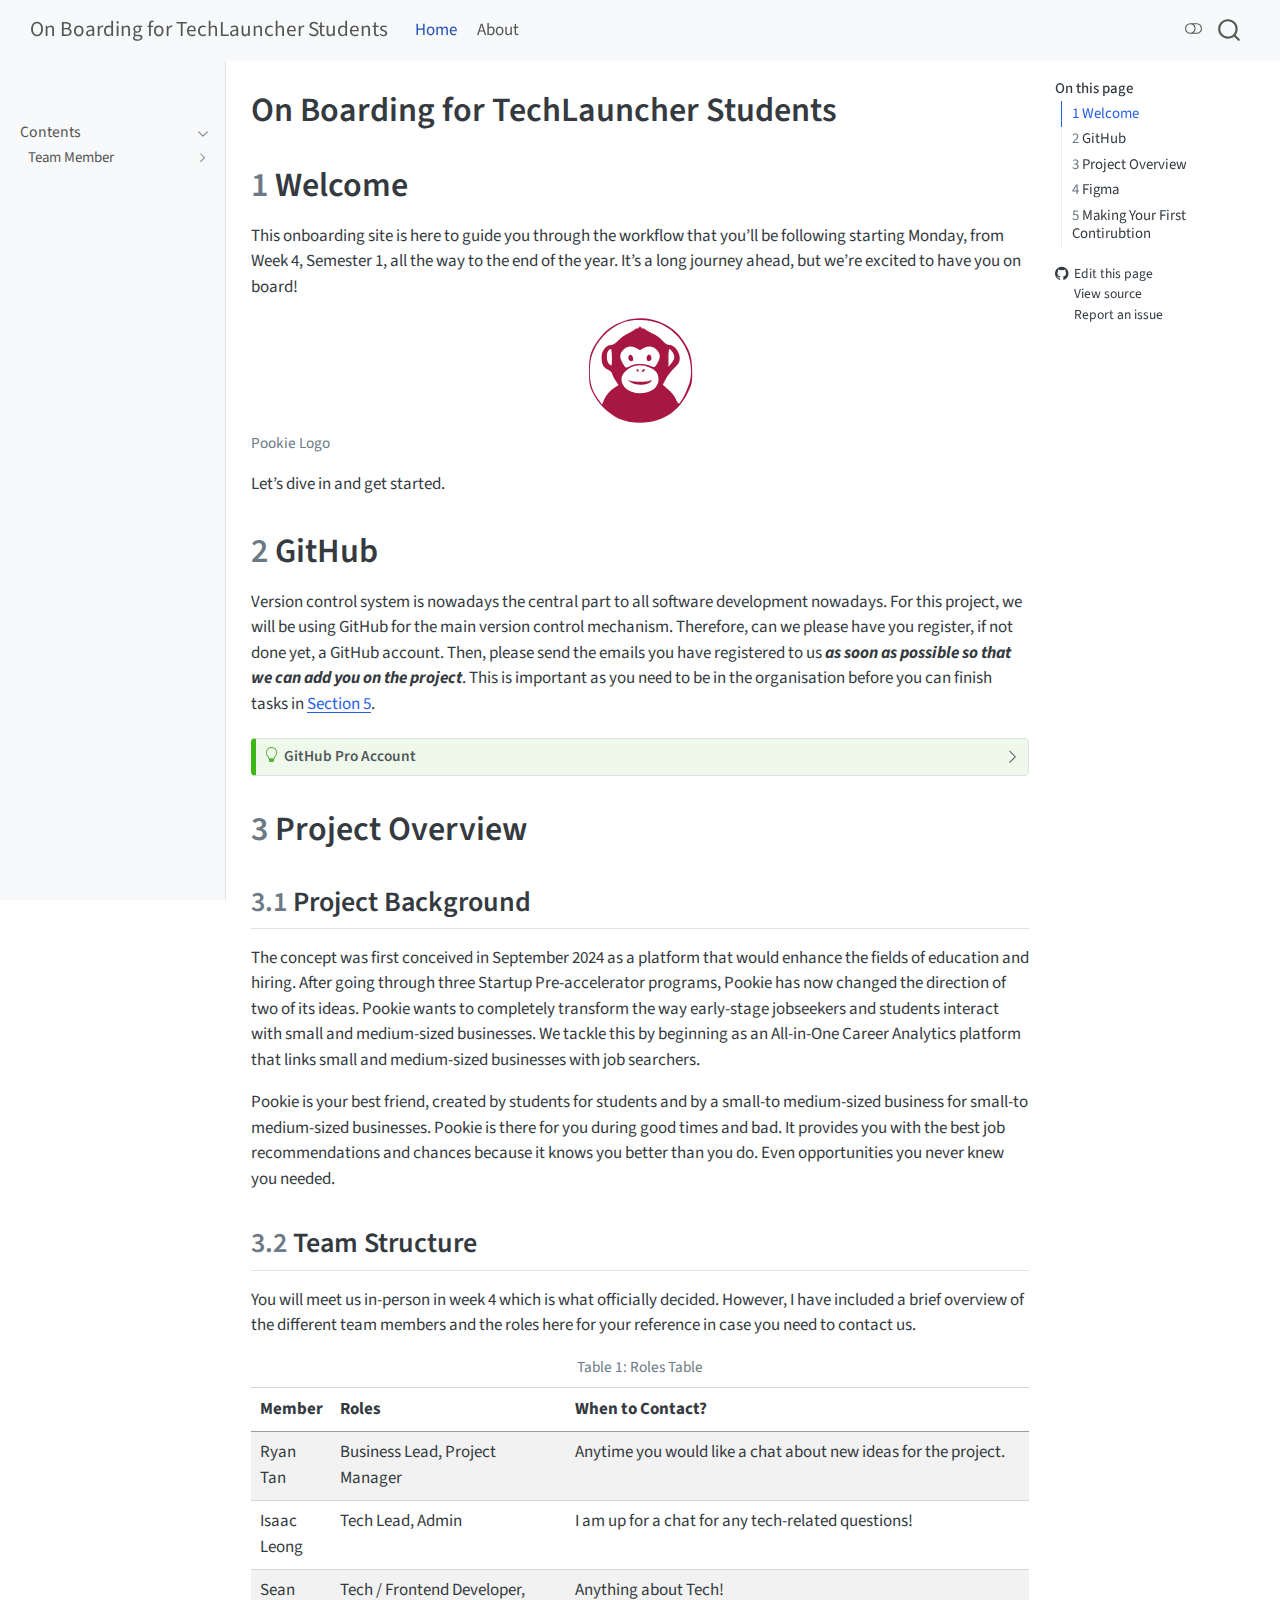
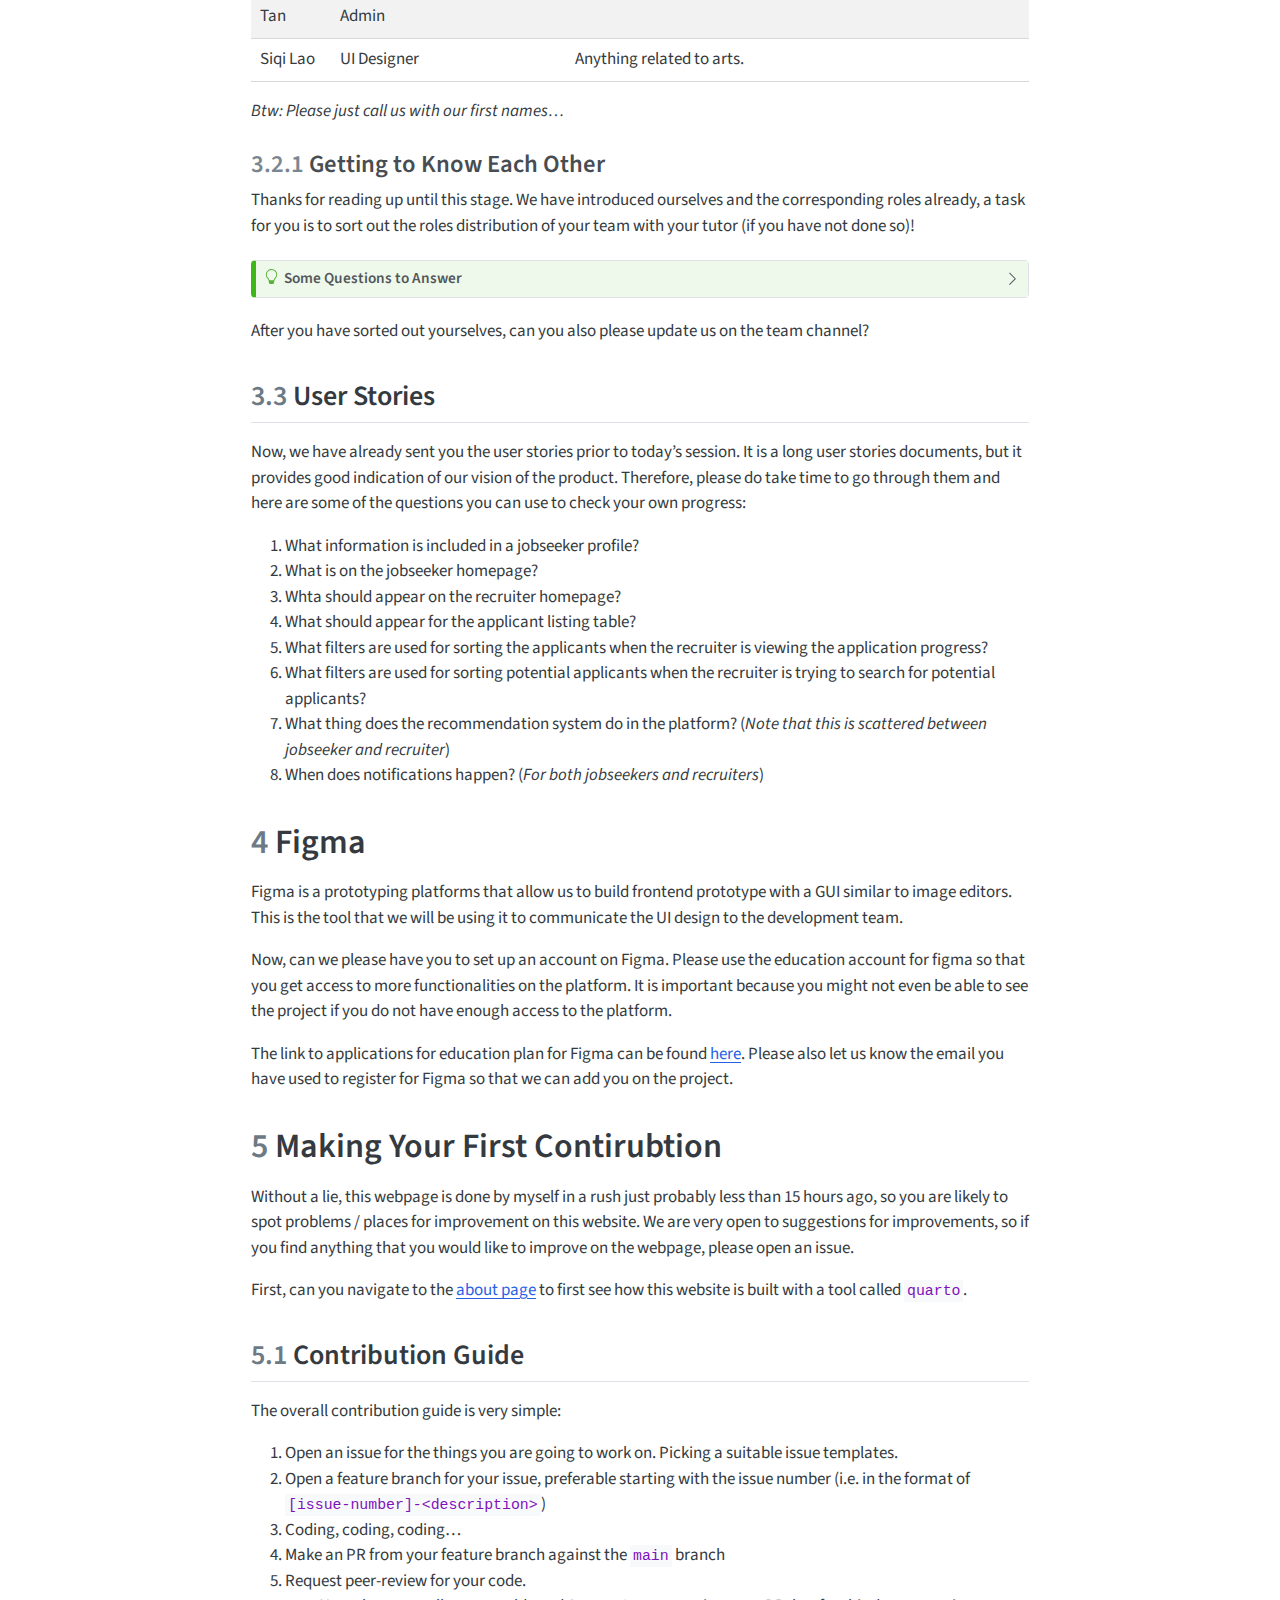
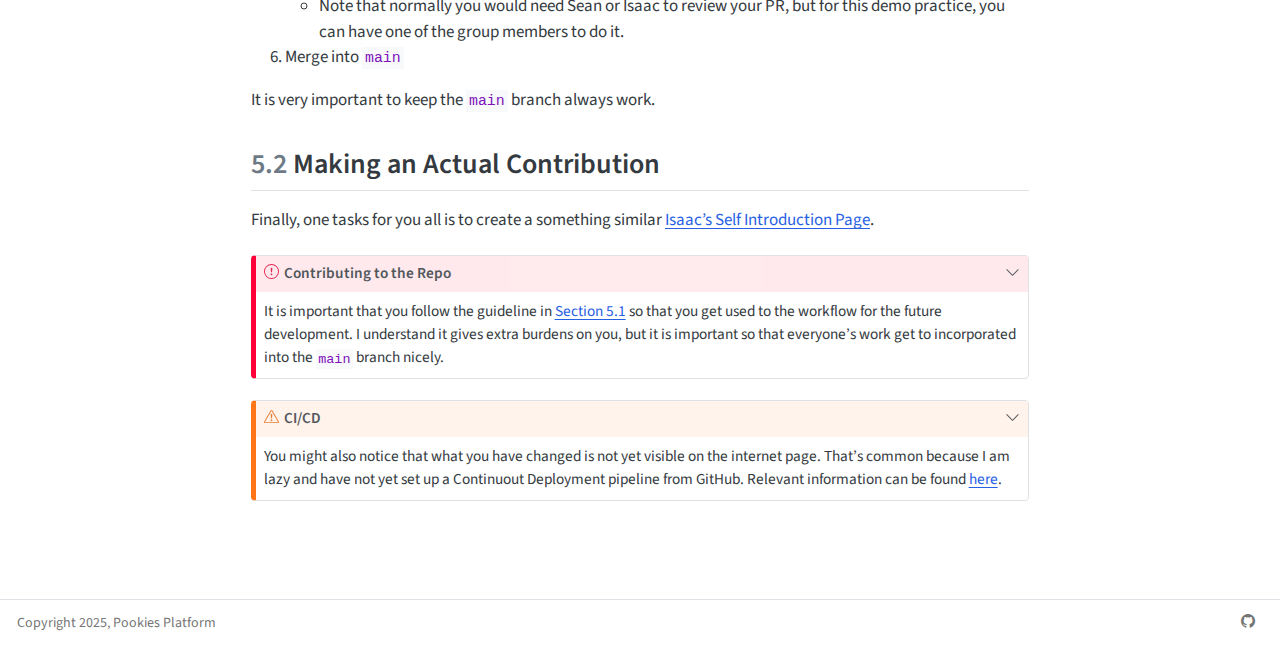
==== commit 38f846a1: "Built site for gh-pages" ====
--- a/index.html
+++ b/index.html
@@ -330,8 +330,13 @@
 <p>Now, we have already sent you the user stories prior to today’s session. It is a long user stories documents, but it provides good indication of our vision of the product. Therefore, please do take time to go through them and here are some of the questions you can use to check your own progress:</p>
 <ol type="1">
 <li>What information is included in a jobseeker profile?</li>
-<li>What is on the homepage?</li>
-<li></li>
+<li>What is on the jobseeker homepage?</li>
+<li>Whta should appear on the recruiter homepage?</li>
+<li>What should appear for the applicant listing table?</li>
+<li>What filters are used for sorting the applicants when the recruiter is viewing the application progress?</li>
+<li>What filters are used for sorting potential applicants when the recruiter is trying to search for potential applicants?</li>
+<li>What thing does the recommendation system do in the platform? (<em>Note that this is scattered between jobseeker and recruiter</em>)</li>
+<li>When does notifications happen? (<em>For both jobseekers and recruiters</em>)</li>
 </ol>
 </section>
 </section>
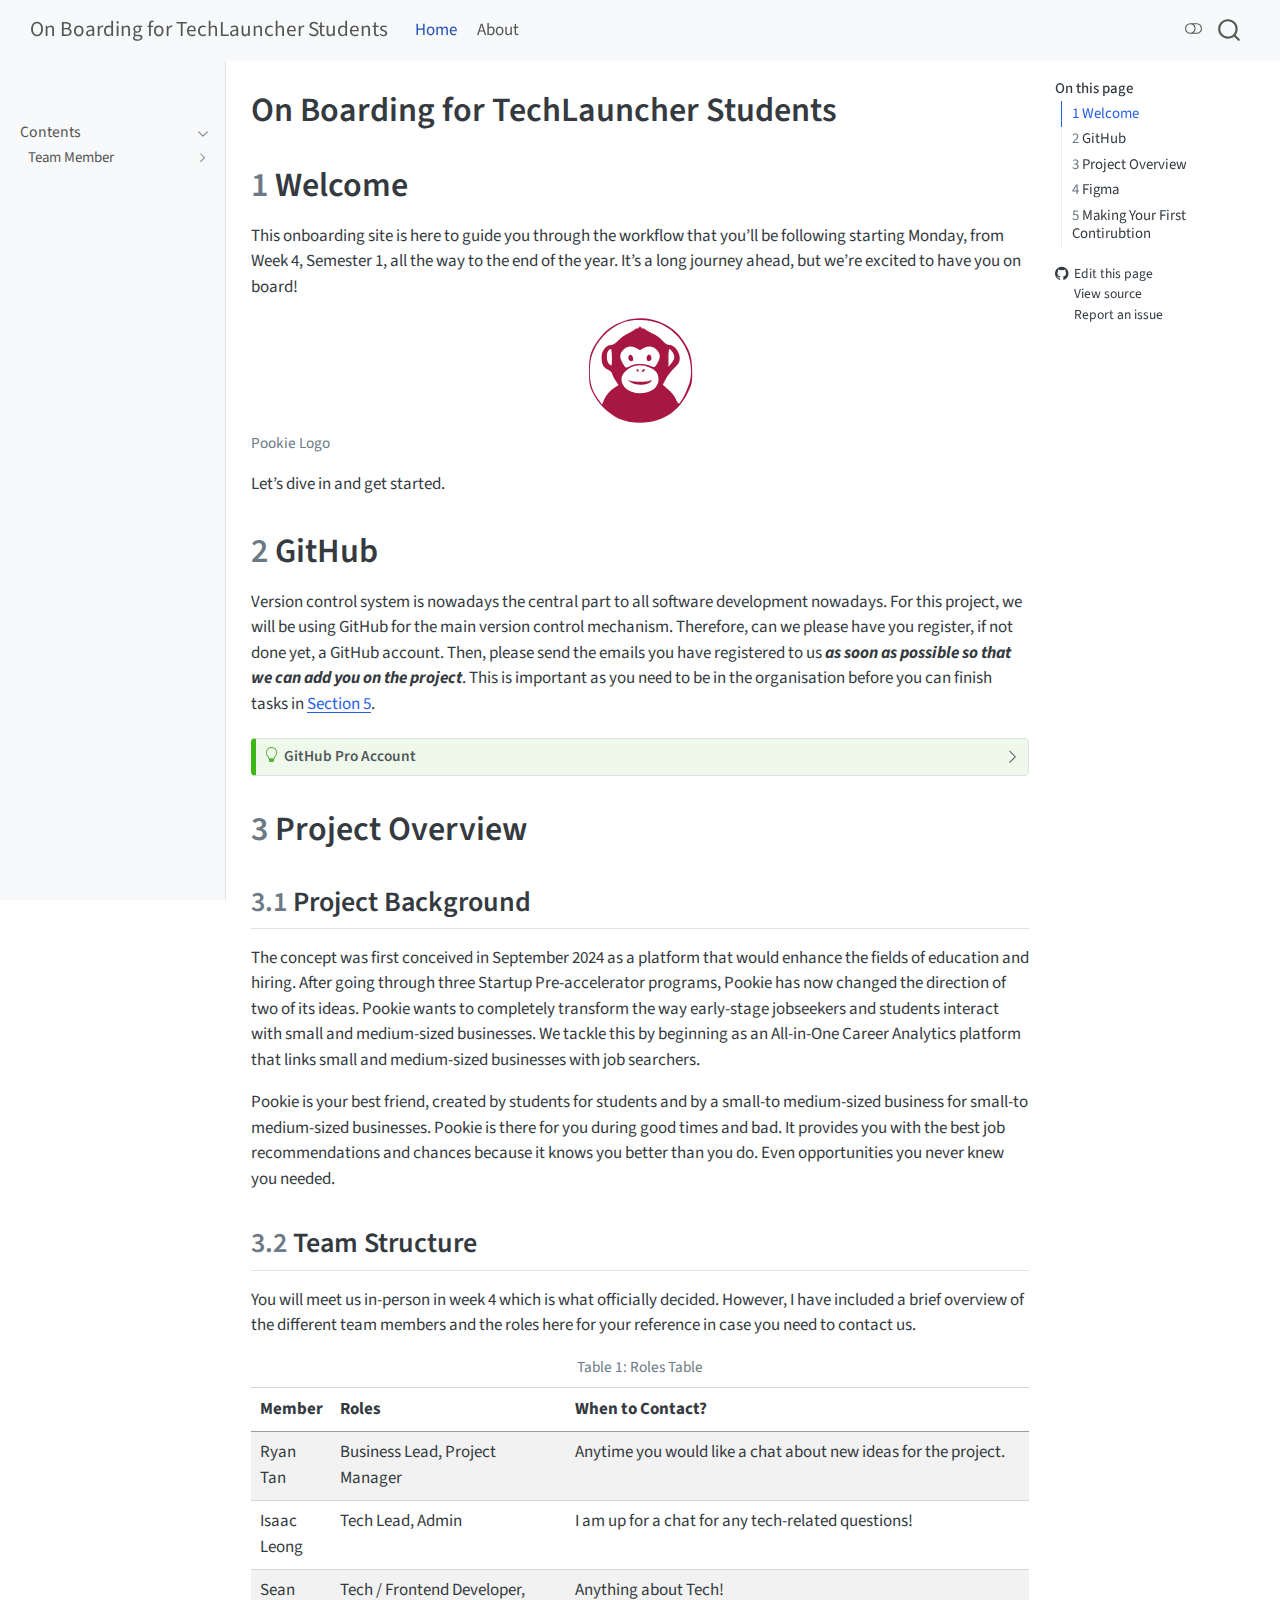
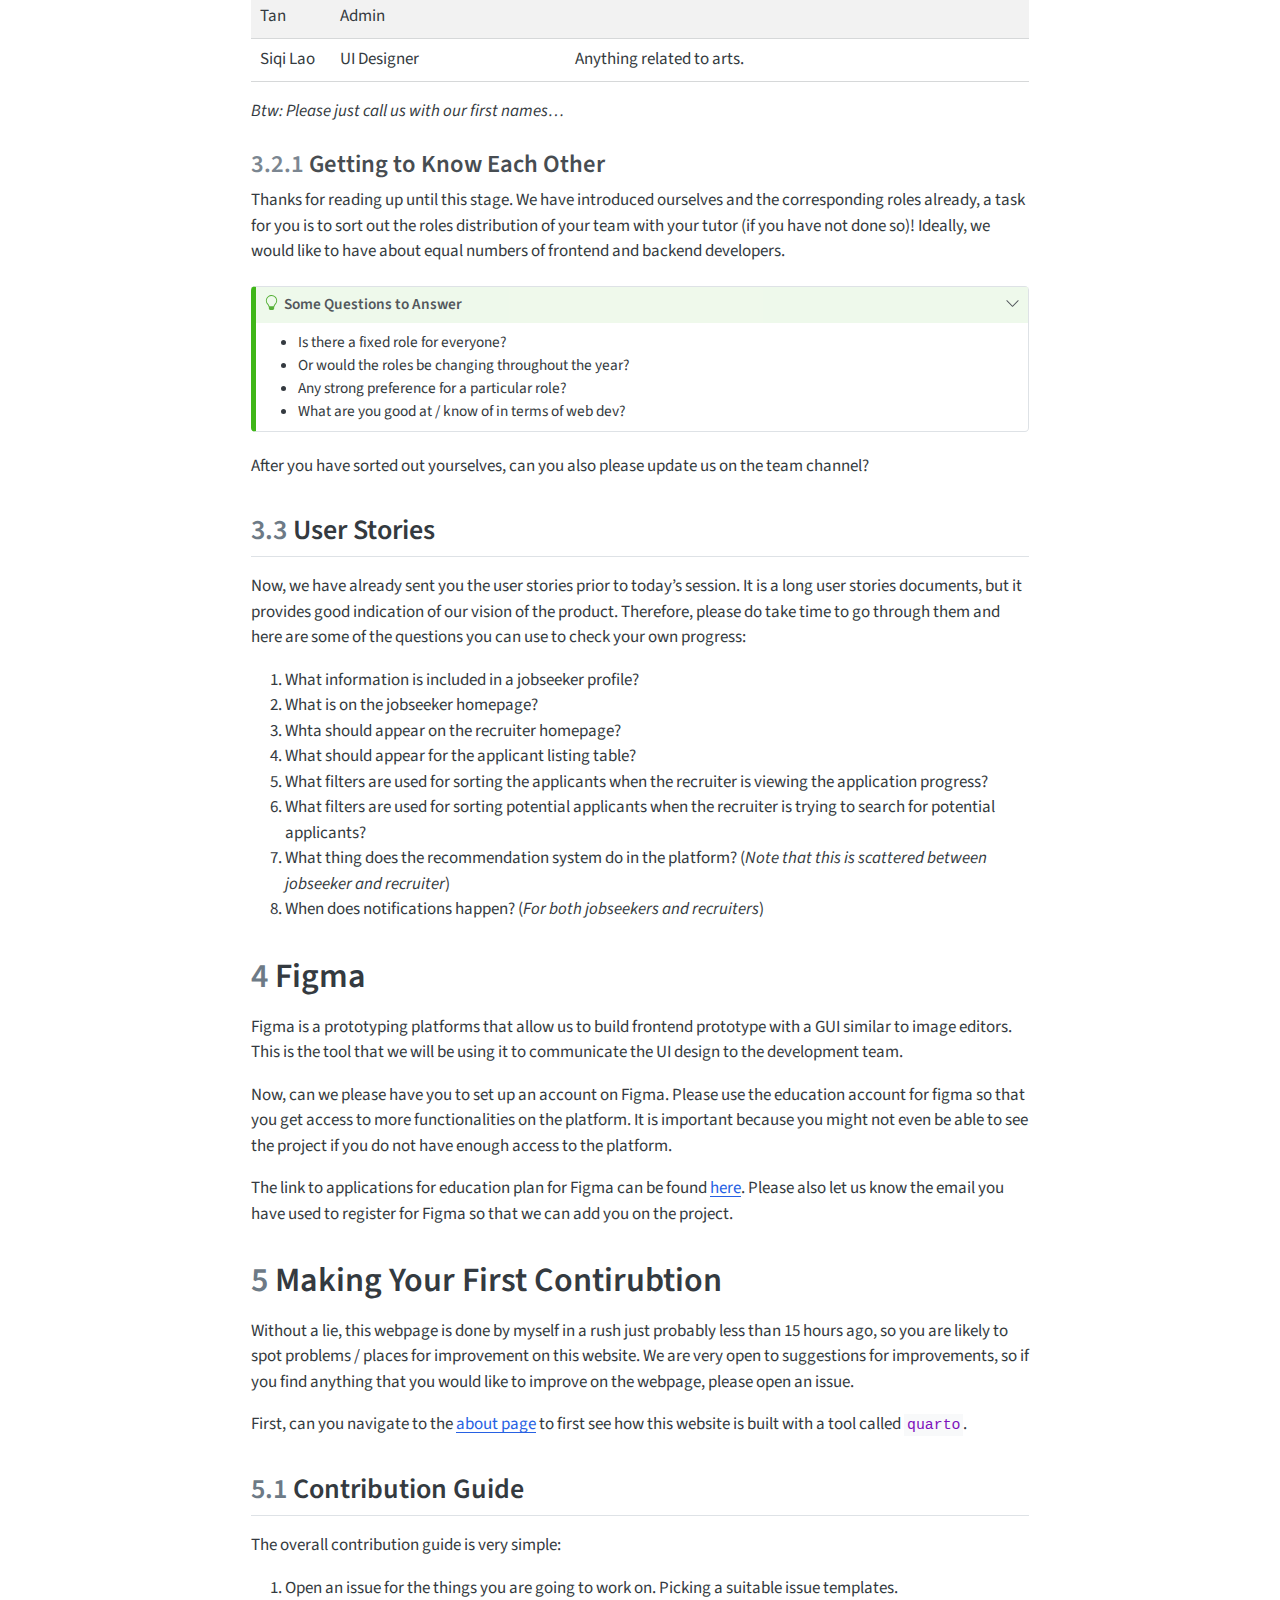
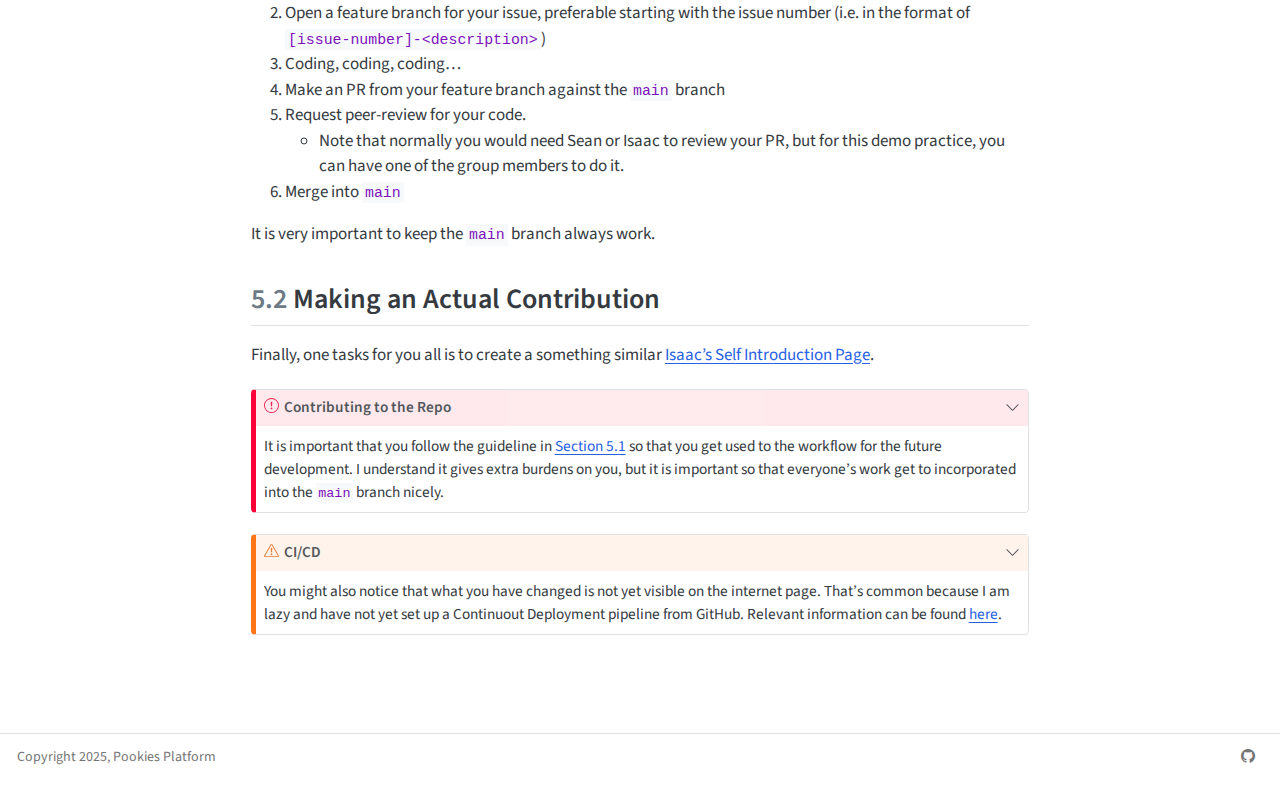
==== commit 2f3a34d3: "Built site for gh-pages" ====
--- a/index.html
+++ b/index.html
@@ -187,7 +187,7 @@
   <li><a href="#making-an-actual-contribution" id="toc-making-an-actual-contribution" class="nav-link" data-scroll-target="#making-an-actual-contribution"><span class="header-section-number">5.2</span> Making an Actual Contribution</a></li>
   </ul></li>
   </ul>
-<div class="toc-actions"><ul><li><a href="https://github.com/Isaac7777-cpu/comp3425-data-mining-notes/edit/master/on-boarding/index.qmd" class="toc-action"><i class="bi bi-github"></i>Edit this page</a></li><li><a href="https://github.com/Isaac7777-cpu/comp3425-data-mining-notes/blob/master/on-boarding/index.qmd" class="toc-action"><i class="bi empty"></i>View source</a></li><li><a href="https://github.com/Isaac7777-cpu/comp3425-data-mining-notes/issues/new" class="toc-action"><i class="bi empty"></i>Report an issue</a></li></ul></div></nav>
+<div class="toc-actions"><ul><li><a href="https://github.com/Isaac7777-cpu/comp3425-data-mining-notes/edit/main/on-boarding/index.qmd" class="toc-action"><i class="bi bi-github"></i>Edit this page</a></li><li><a href="https://github.com/Isaac7777-cpu/comp3425-data-mining-notes/blob/main/on-boarding/index.qmd" class="toc-action"><i class="bi empty"></i>View source</a></li><li><a href="https://github.com/Isaac7777-cpu/comp3425-data-mining-notes/issues/new" class="toc-action"><i class="bi empty"></i>Report an issue</a></li></ul></div></nav>
     </div>
 <!-- main -->
 <main class="content" id="quarto-document-content">
@@ -300,9 +300,9 @@
 <p><em>Btw: Please just call us with our first names…</em></p>
 <section id="getting-to-know-each-other" class="level3" data-number="3.2.1">
 <h3 data-number="3.2.1" class="anchored" data-anchor-id="getting-to-know-each-other"><span class="header-section-number">3.2.1</span> Getting to Know Each Other</h3>
-<p>Thanks for reading up until this stage. We have introduced ourselves and the corresponding roles already, a task for you is to sort out the roles distribution of your team with your tutor (if you have not done so)!</p>
+<p>Thanks for reading up until this stage. We have introduced ourselves and the corresponding roles already, a task for you is to sort out the roles distribution of your team with your tutor (if you have not done so)! Ideally, we would like to have about equal numbers of frontend and backend developers.</p>
 <div class="callout callout-style-default callout-tip callout-titled" title="Some Questions to Answer">
-<div class="callout-header d-flex align-content-center" data-bs-toggle="collapse" data-bs-target=".callout-2-contents" aria-controls="callout-2" aria-expanded="false" aria-label="Toggle callout">
+<div class="callout-header d-flex align-content-center" data-bs-toggle="collapse" data-bs-target=".callout-2-contents" aria-controls="callout-2" aria-expanded="true" aria-label="Toggle callout">
 <div class="callout-icon-container">
 <i class="callout-icon"></i>
 </div>
@@ -311,7 +311,7 @@
 </div>
 <div class="callout-btn-toggle d-inline-block border-0 py-1 ps-1 pe-0 float-end"><i class="callout-toggle"></i></div>
 </div>
-<div id="callout-2" class="callout-2-contents callout-collapse collapse">
+<div id="callout-2" class="callout-2-contents callout-collapse collapse show">
 <div class="callout-body-container callout-body">
 <ul>
 <li>Is there a fixed role for everyone?</li>
@@ -976,7 +976,7 @@
 </div>   
     <div class="nav-footer-center">
       &nbsp;
-    <div class="toc-actions d-sm-block d-md-none"><ul><li><a href="https://github.com/Isaac7777-cpu/comp3425-data-mining-notes/edit/master/on-boarding/index.qmd" class="toc-action"><i class="bi bi-github"></i>Edit this page</a></li><li><a href="https://github.com/Isaac7777-cpu/comp3425-data-mining-notes/blob/master/on-boarding/index.qmd" class="toc-action"><i class="bi empty"></i>View source</a></li><li><a href="https://github.com/Isaac7777-cpu/comp3425-data-mining-notes/issues/new" class="toc-action"><i class="bi empty"></i>Report an issue</a></li></ul></div></div>
+    <div class="toc-actions d-sm-block d-md-none"><ul><li><a href="https://github.com/Isaac7777-cpu/comp3425-data-mining-notes/edit/main/on-boarding/index.qmd" class="toc-action"><i class="bi bi-github"></i>Edit this page</a></li><li><a href="https://github.com/Isaac7777-cpu/comp3425-data-mining-notes/blob/main/on-boarding/index.qmd" class="toc-action"><i class="bi empty"></i>View source</a></li><li><a href="https://github.com/Isaac7777-cpu/comp3425-data-mining-notes/issues/new" class="toc-action"><i class="bi empty"></i>Report an issue</a></li></ul></div></div>
     <div class="nav-footer-right">
       <ul class="footer-items list-unstyled">
     <li class="nav-item compact">
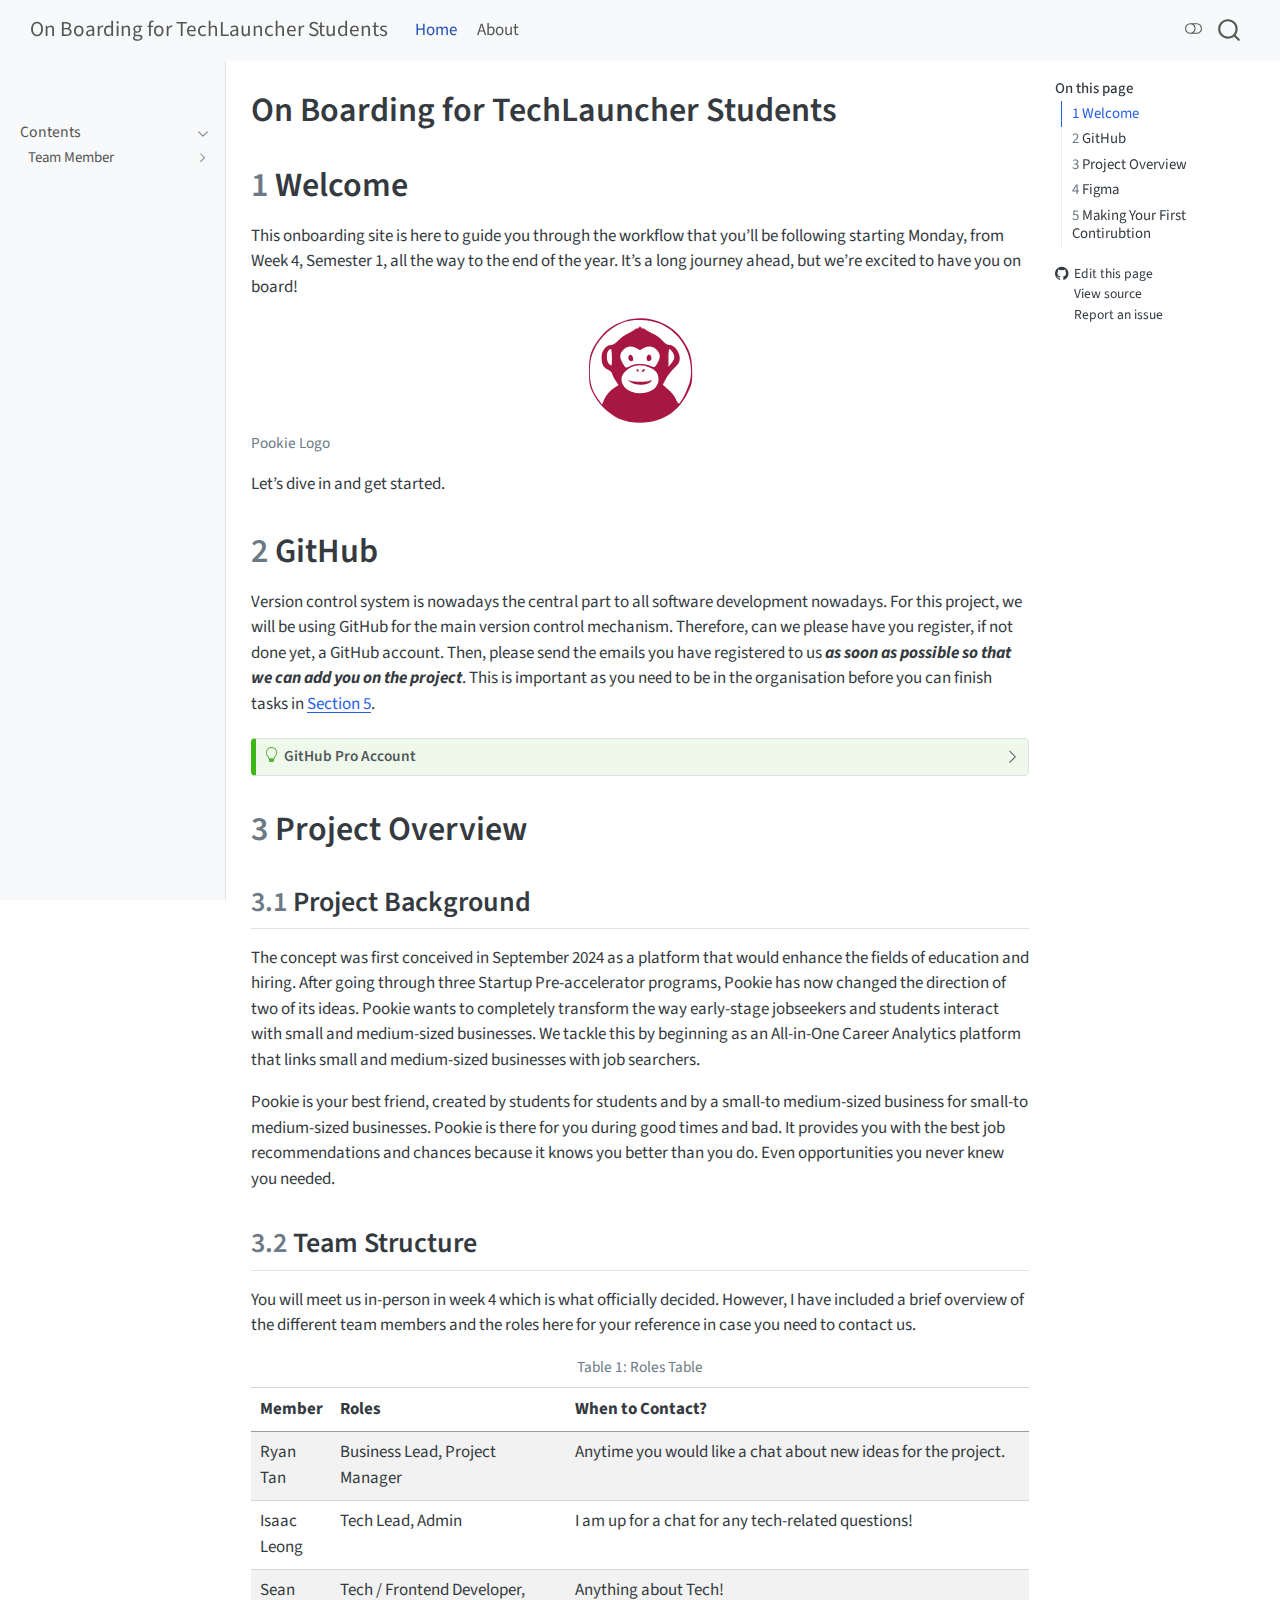
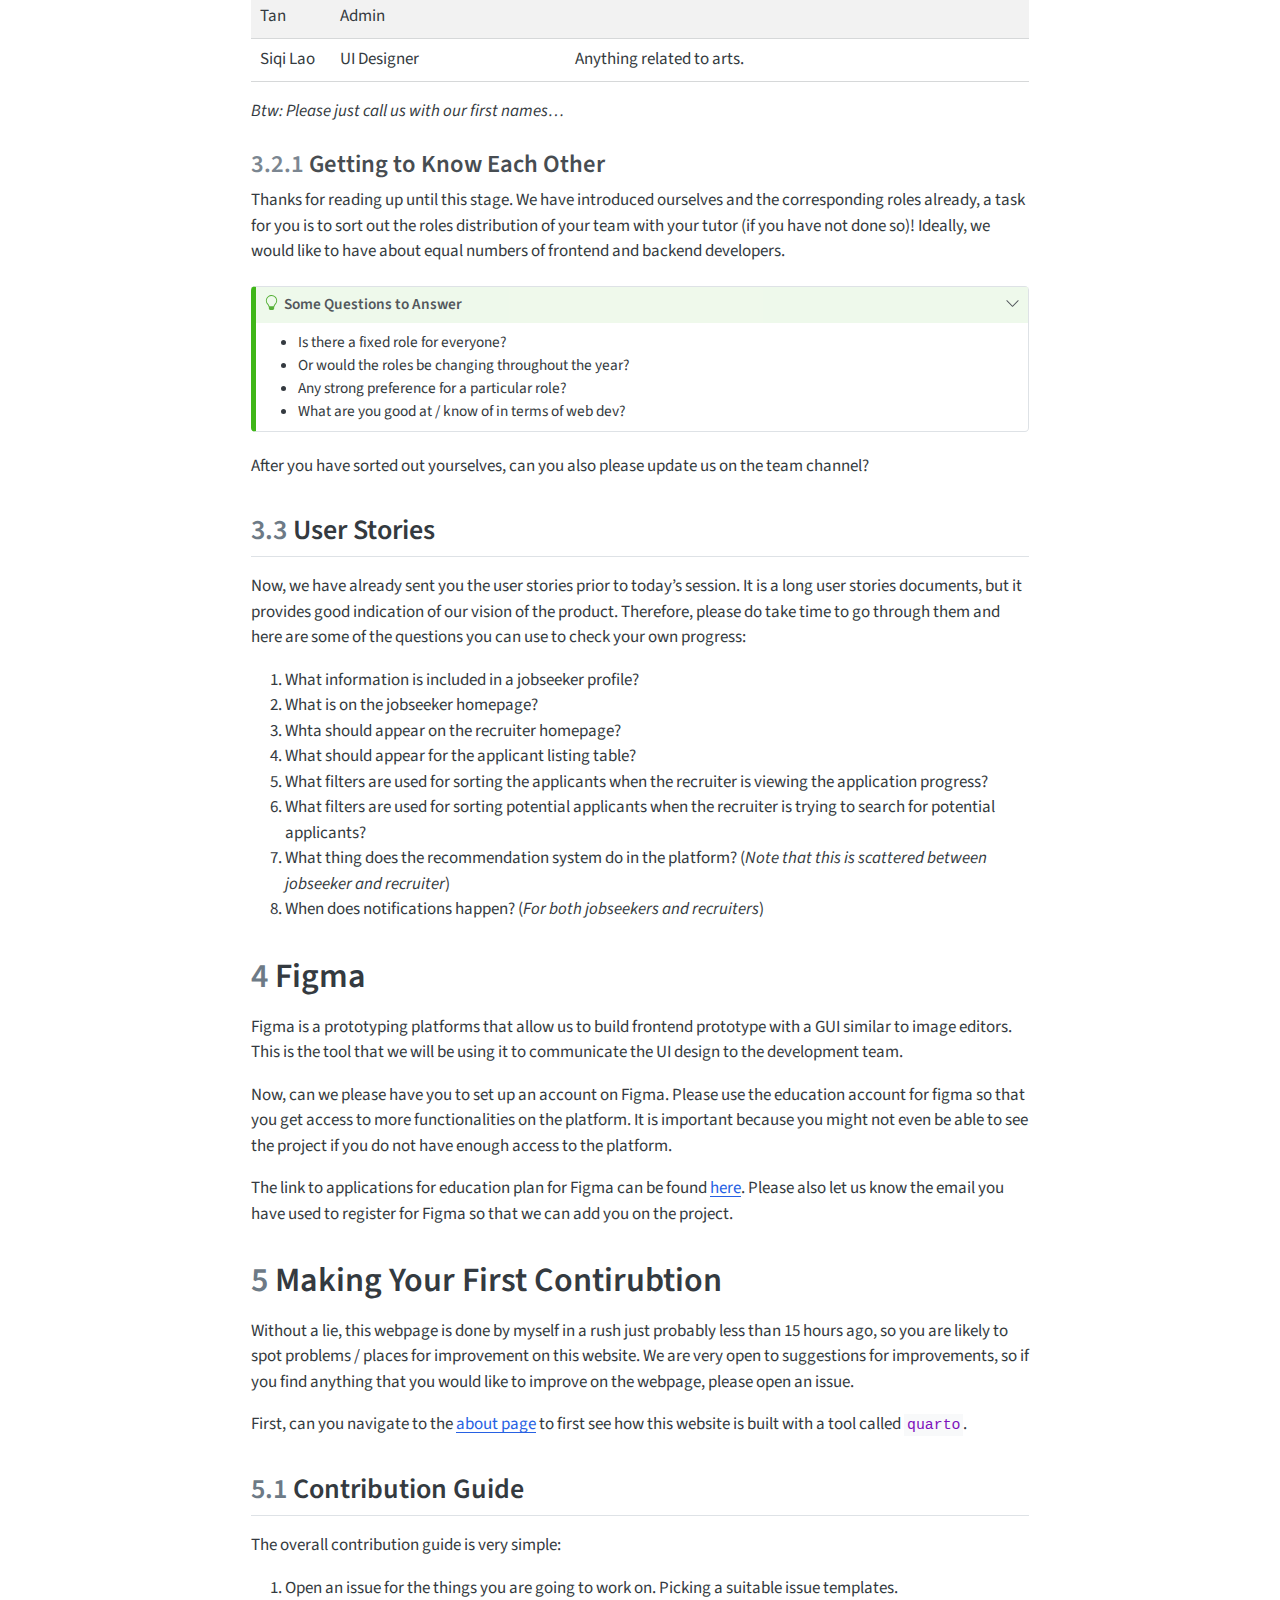
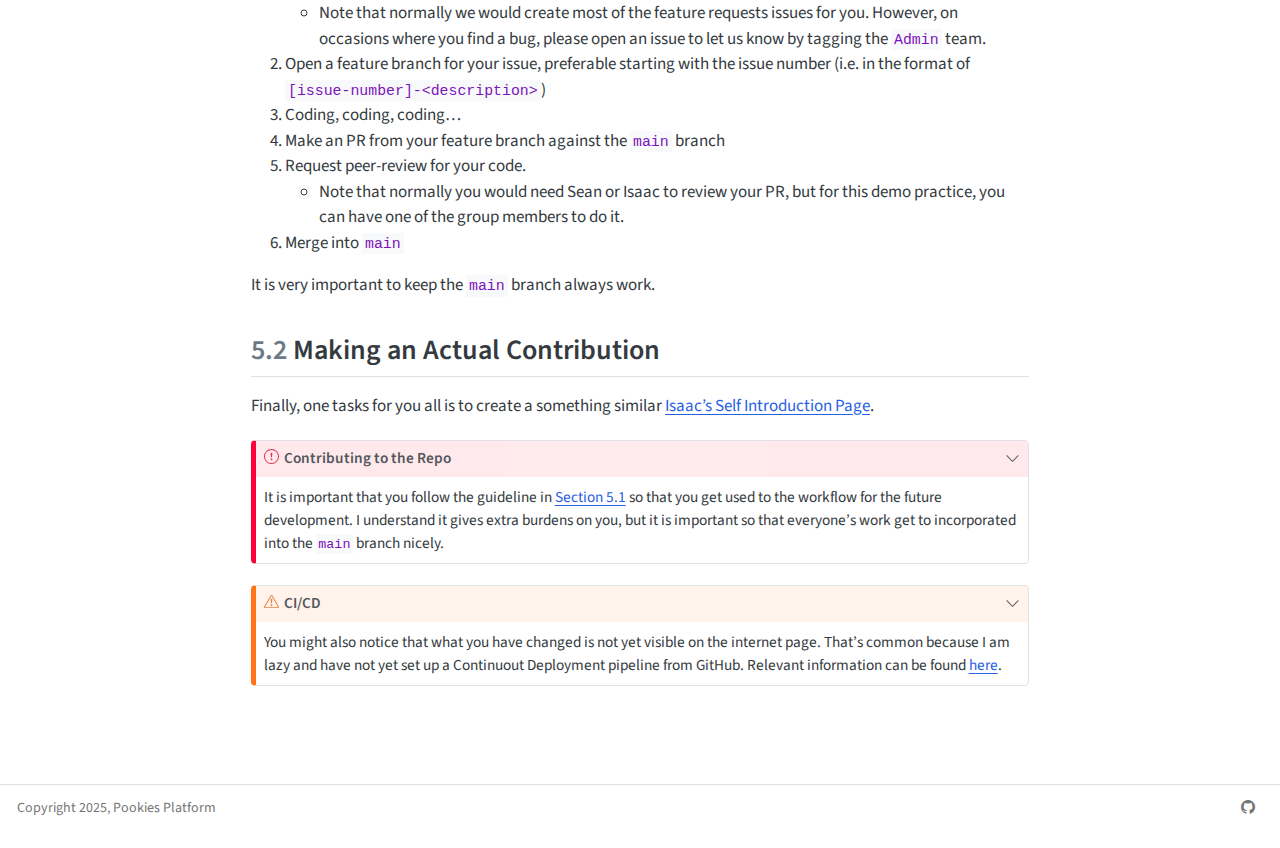
==== commit 31f6caf7: "Built site for gh-pages" ====
--- a/index.html
+++ b/index.html
@@ -354,7 +354,10 @@
 <h2 data-number="5.1" class="anchored" data-anchor-id="sec-contrib-guide"><span class="header-section-number">5.1</span> Contribution Guide</h2>
 <p>The overall contribution guide is very simple:</p>
 <ol type="1">
-<li>Open an issue for the things you are going to work on. Picking a suitable issue templates.</li>
+<li>Open an issue for the things you are going to work on. Picking a suitable issue templates.
+<ul>
+<li>Note that normally we would create most of the feature requests issues for you. However, on occasions where you find a bug, please open an issue to let us know by tagging the <code>Admin</code> team.</li>
+</ul></li>
 <li>Open a feature branch for your issue, preferable starting with the issue number (i.e.&nbsp;in the format of <code>[issue-number]-&lt;description&gt;</code>)</li>
 <li>Coding, coding, coding…</li>
 <li>Make an PR from your feature branch against the <code>main</code> branch</li>
